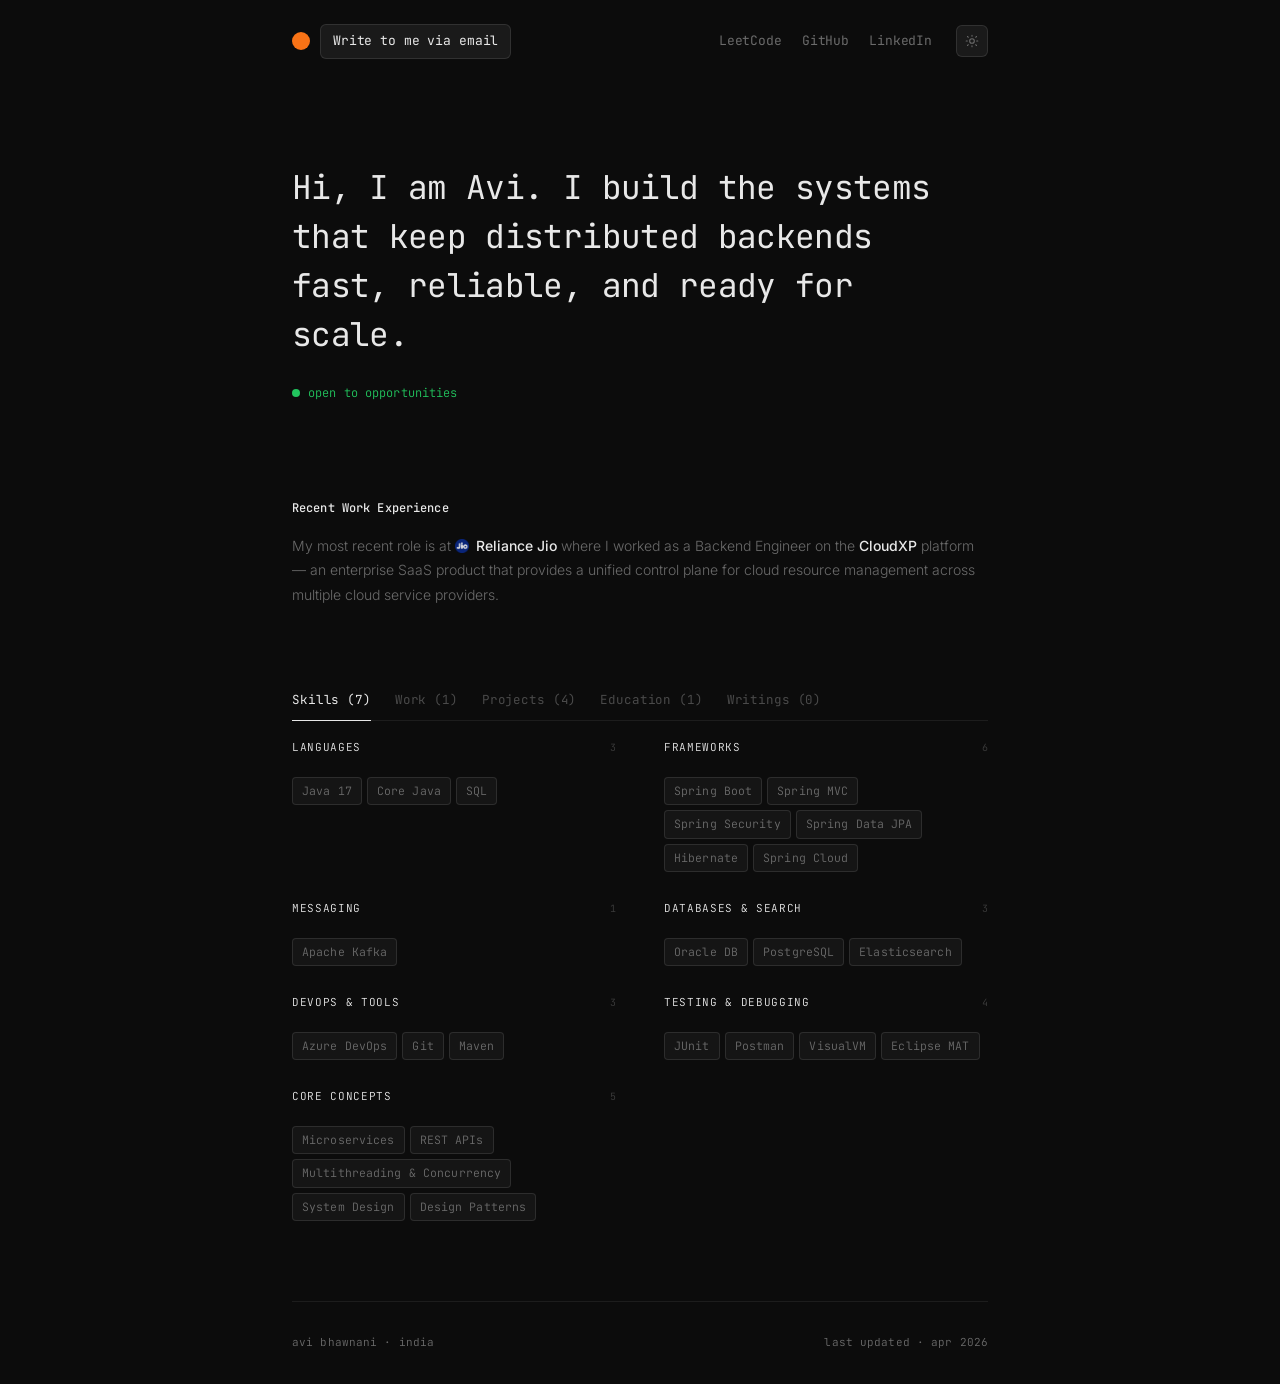
==== index.html @ e0986928 "Initial Commit - Files Uploaded" ====
<!DOCTYPE html>
<html lang="en" data-theme="dark">
<head>
  <meta charset="UTF-8" />
  <meta name="viewport" content="width=device-width, initial-scale=1.0" />
  <title>Avi Bhawnani</title>
  <link rel="icon" type="image/svg+xml" href="data:image/svg+xml,<svg xmlns='http://www.w3.org/2000/svg' viewBox='0 0 32 32'><circle cx='16' cy='16' r='16' fill='%23f97316'/></svg>" />

  <!-- Open Graph -->
  <meta property="og:title"       content="Avi Bhawnani's Portfolio" />
  <meta property="og:description" content="Avi is a backend engineer based out of India." />
  <meta property="og:type"        content="website" />
  <meta property="og:url"         content="https://avibhawnani.github.io" />
  <meta property="og:image"       content="https://avibhawnani.github.io/content/og-image.svg" />

  <!-- Twitter / X card -->
  <meta name="twitter:card"        content="summary_large_image" />
  <meta name="twitter:title"       content="Avi Bhawnani's Portfolio" />
  <meta name="twitter:description" content="Avi is a backend engineer based out of India." />
  <meta name="twitter:image"       content="https://avibhawnani.github.io/content/og-image.svg" />

  <!-- Stylesheets — edit each file independently -->
  <link rel="stylesheet" href="css/theme.css"  />
  <link rel="stylesheet" href="css/base.css"   />
  <link rel="stylesheet" href="css/nav.css"    />
  <link rel="stylesheet" href="css/hero.css"   />
  <link rel="stylesheet" href="css/tabs.css"   />
  <link rel="stylesheet" href="css/footer.css" />
</head>
<body>

<div id="scroll-progress"></div>

<div class="container">

  <!-- ======== NAV ======== -->
  <nav>
    <div class="nav-left">
      <div class="nav-dot"></div>
      <a id="nav-email" href="#" class="nav-email">Write to me via email</a>
    </div>
    <div class="nav-right">
      <a id="nav-twitter"  href="#" target="_blank" class="nav-link">LeetCode</a>
      <a id="nav-github"   href="#" target="_blank" class="nav-link">GitHub</a>
      <a id="nav-linkedin" href="#" target="_blank" class="nav-link">LinkedIn</a>

      <button class="theme-toggle" id="themeToggle" aria-label="Toggle theme">
        <!-- Sun — shown in dark mode -->
        <svg id="icon-sun" xmlns="http://www.w3.org/2000/svg" fill="none" viewBox="0 0 24 24" stroke="currentColor" stroke-width="1.8">
          <circle cx="12" cy="12" r="4"/>
          <path stroke-linecap="round" d="M12 2v2m0 16v2M4.22 4.22l1.42 1.42m12.72 12.72 1.42 1.42M2 12h2m16 0h2M4.22 19.78l1.42-1.42M18.36 5.64l1.42-1.42"/>
        </svg>
        <!-- Moon — shown in light mode -->
        <svg id="icon-moon" xmlns="http://www.w3.org/2000/svg" fill="none" viewBox="0 0 24 24" stroke="currentColor" stroke-width="1.8" style="display:none">
          <path stroke-linecap="round" stroke-linejoin="round" d="M21 12.79A9 9 0 1111.21 3a7 7 0 009.79 9.79z"/>
        </svg>
      </button>
    </div>
  </nav>

  <!-- ======== HERO ======== -->
  <section class="hero anim-1">
    <h1 id="hero-headline"></h1>
    <div id="hero-status" class="hero-status"></div>
  </section>

  <!-- ======== RECENT WORK ======== -->
  <section class="section anim-2">
    <p class="section-label">Recent Work Experience</p>
    <p id="work-blurb" class="section-body"></p>
    <div id="stats-row" class="stats-row"></div>
  </section>

  <!-- ======== TABS ======== -->
  <div class="tabs-wrap anim-3">

    <div class="tabs">
      <button class="tab-btn active" id="tab-skills"     data-target="skills"     data-label="Skills">Skills</button>
      <button class="tab-btn"        id="tab-experience" data-target="experience" data-label="Work">Work</button>
      <button class="tab-btn"        id="tab-projects"   data-target="projects"   data-label="Projects">Projects</button>
      <button class="tab-btn"        id="tab-education"  data-target="education"  data-label="Education">Education</button>
      <button class="tab-btn"        id="tab-writings"   data-target="writings"   data-label="Writings">Writings</button>
    </div>

    <!-- Panels — content injected by render.js -->
    <div id="panel-skills"     class="tab-panel active"></div>
    <div id="panel-experience" class="tab-panel"></div>
    <div id="panel-projects"   class="tab-panel"></div>
    <div id="panel-education"  class="tab-panel"></div>
    <div id="panel-writings"   class="tab-panel"></div>

  </div>

  <!-- ======== FOOTER ======== -->
  <footer>
    <span id="footer-tagline" class="footer-left"></span>
    <span id="footer-clock" class="footer-right"></span>
  </footer>

</div><!-- /container -->

<!-- Scripts — load order matters: data first, then render, then behaviours -->
<script src="js/data.js"></script>
<script src="js/render.js"></script>
<script src="js/theme.js"></script>
<script src="js/tabs.js"></script>
<script src="js/scroll.js"></script>

</body>
</html>
---- css/theme.css ----
/* ============================================
   theme.css — CSS variables for dark/light mode
   Edit colors here to retheme the entire site
   ============================================ */

:root {
  --bg: #0c0c0c;
  --bg2: #111111;
  --text: #e8e8e8;
  --text-muted: #6b6b6b;
  --text-dim: #3d3d3d;
  --border: rgba(255, 255, 255, 0.07);
  --accent: #f97316;
  --tab-active: #e8e8e8;
  --tab-inactive: #4a4a4a;
  --hover-bg: rgba(255, 255, 255, 0.03);
  --tag-bg: rgba(255, 255, 255, 0.04);
  --tag-border: rgba(255, 255, 255, 0.1);
  --toggle-bg: rgba(255, 255, 255, 0.06);
  --toggle-border: rgba(255, 255, 255, 0.1);
}

[data-theme="light"] {
  --bg: #fafaf8;
  --bg2: #f2f1ef;
  --text: #1a1a1a;
  --text-muted: #666;
  --text-dim: #ccc;
  --border: rgba(0, 0, 0, 0.07);
  --accent: #ea580c;
  --tab-active: #1a1a1a;
  --tab-inactive: #aaa;
  --hover-bg: rgba(0, 0, 0, 0.03);
  --tag-bg: rgba(0, 0, 0, 0.04);
  --tag-border: rgba(0, 0, 0, 0.1);
  --toggle-bg: rgba(0, 0, 0, 0.05);
  --toggle-border: rgba(0, 0, 0, 0.1);
}
---- css/base.css ----
/* ============================================
   base.css — resets, body, fonts, animations
   ============================================ */

@import url('https://fonts.googleapis.com/css2?family=JetBrains+Mono:wght@300;400;500;600&family=Inter:wght@300;400;500&display=swap');

*, *::before, *::after {
  box-sizing: border-box;
  margin: 0;
  padding: 0;
}

html {
  font-size: 16px;
}

body {
  background: var(--bg);
  color: var(--text);
  font-family: 'Inter', -apple-system, sans-serif;
  font-weight: 300;
  line-height: 1.6;
  min-height: 100vh;
  transition: background 0.3s ease, color 0.3s ease;
  -webkit-font-smoothing: antialiased;
}

.container {
  max-width: 760px;
  margin: 0 auto;
  padding: 0 2rem;
}

/* --- Scroll progress bar --- */
#scroll-progress {
  position: fixed;
  top: 0;
  left: 0;
  width: 0%;
  height: 2px;
  background: var(--accent);
  z-index: 1000;
  transition: width 0.05s linear;
}


.mono {
  font-family: 'JetBrains Mono', monospace;
}

.tag {
  font-family: 'JetBrains Mono', monospace;
  font-size: 11.5px;
  padding: 4px 9px;
  background: var(--tag-bg);
  border: 1px solid var(--tag-border);
  border-radius: 4px;
  color: var(--text-muted);
  letter-spacing: 0.01em;
  transition: color 0.2s ease, border-color 0.2s ease;
}
.tag:hover {
  color: var(--accent);
  border-color: var(--accent);
}

[data-theme="light"] .tag {
  background: rgba(0, 0, 0, 0.05);
  border-color: rgba(0, 0, 0, 0.18);
  color: #444;
}
[data-theme="light"] .tag:hover {
  color: var(--accent);
  border-color: var(--accent);
}

.tag-row {
  display: flex;
  flex-wrap: wrap;
  gap: 5px;
  margin-top: 10px;
}

/* --- Page load animations --- */
@keyframes fadeUp {
  from { opacity: 0; transform: translateY(12px); }
  to   { opacity: 1; transform: translateY(0); }
}

.anim-1 { animation: fadeUp 0.6s ease both; animation-delay: 0.05s; }
.anim-2 { animation: fadeUp 0.6s ease both; animation-delay: 0.15s; }
.anim-3 { animation: fadeUp 0.6s ease both; animation-delay: 0.25s; }

/* --- Responsive --- */
@media (max-width: 600px) {
  .container { padding: 0 1.25rem; }
}
---- css/nav.css ----
/* ============================================
   nav.css — top navigation bar
   ============================================ */

nav {
  padding: 1.5rem 0;
  display: flex;
  align-items: center;
  justify-content: space-between;
}

.nav-left {
  display: flex;
  align-items: center;
  gap: 10px;
}

.nav-dot {
  width: 18px;
  height: 18px;
  border-radius: 50%;
  background: var(--accent);
  flex-shrink: 0;
  cursor: pointer;
  animation: pulse 2s ease-in-out infinite;
}

@keyframes pulse {
  0%, 100% { transform: scale(1);    opacity: 1;    }
  50%       { transform: scale(1.2); opacity: 0.75; }
}

.nav-dot:hover {
  animation: none;
  transform: scale(1.15);
}

.nav-dot--copied {
  background: #22c55e !important;
  animation: none;
}

.nav-email {
  font-size: 13px;
  color: var(--text);
  text-decoration: none;
  font-family: 'JetBrains Mono', monospace;
  font-weight: 400;
  letter-spacing: -0.01em;
  padding: 6px 12px;
  border: 1px solid var(--toggle-border);
  border-radius: 6px;
  background: var(--toggle-bg);
  transition: all 0.2s ease;
}
.nav-email:hover {
  border-color: var(--accent);
  color: var(--accent);
}

.nav-email--copied {
  border-color: #22c55e !important;
  color: #22c55e !important;
  pointer-events: none;
  animation: emailPop 0.45s cubic-bezier(0.34, 1.56, 0.64, 1) forwards;
}

@keyframes emailPop {
  0%   { transform: scale(1);    }
  45%  { transform: scale(1.1);  }
  75%  { transform: scale(0.96); }
  100% { transform: scale(1);    }
}

.nav-right {
  display: flex;
  align-items: center;
  gap: 20px;
}

.nav-link {
  font-size: 13px;
  color: var(--text-muted);
  text-decoration: none;
  font-family: 'JetBrains Mono', monospace;
  font-weight: 400;
  letter-spacing: -0.01em;
  transition: color 0.2s ease;
}
.nav-link:hover {
  color: var(--accent);
}

.theme-toggle {
  width: 32px;
  height: 32px;
  border-radius: 6px;
  border: 1px solid var(--toggle-border);
  background: var(--toggle-bg);
  cursor: pointer;
  display: flex;
  align-items: center;
  justify-content: center;
  transition: all 0.2s ease;
  color: var(--text-muted);
  margin-left: 4px;
}
.theme-toggle:hover {
  border-color: var(--accent);
  color: var(--accent);
}
.theme-toggle svg {
  width: 14px;
  height: 14px;
}

@media (max-width: 600px) {
  .nav-right { gap: 12px; }
  .nav-email { font-size: 12px; padding: 5px 9px; }
}

@media (max-width: 480px) {
  .nav-email { display: none; }
  .nav-right { gap: 10px; }
}
---- css/hero.css ----
/* ============================================
   hero.css — headline + work blurb + stats
   ============================================ */

.hero {
  padding: 5rem 0 4rem;
}

.hero h1 {
  font-family: 'JetBrains Mono', monospace;
  font-size: clamp(1.6rem, 4vw, 2.05rem);
  font-weight: 400;
  line-height: 1.5;
  color: var(--text);
  letter-spacing: -0.02em;
  max-width: 680px;
}

/* Recent Work Experience */
.section {
  padding: 2rem 0 0;
}

.section-label {
  font-family: 'JetBrains Mono', monospace;
  font-size: 12px;
  font-weight: 500;
  color: var(--text);
  letter-spacing: 0.01em;
  margin-bottom: 1rem;
}

.section-body {
  font-size: 14px;
  color: var(--text-muted);
  line-height: 1.75;
  max-width: 700px;
}
.section-body strong {
  color: var(--text);
  font-weight: 500;
}

.inline-company {
  display: inline;
  color: var(--text);
  font-weight: 500;
}

.company-logo {
  width: 14px;
  height: 14px;
  object-fit: contain;
  opacity: 0.9;
  border-radius: 2px;
  display: inline;
  vertical-align: -2px;
  margin-right: 3px;
}

/* Stats row */
.stats-row {
  display: flex;
  gap: 2rem;
  margin-top: 1.75rem;
  flex-wrap: wrap;
}

.stat {
  display: flex;
  flex-direction: column;
  gap: 2px;
}

.stat-value {
  font-family: 'JetBrains Mono', monospace;
  font-size: 1.2rem;
  font-weight: 500;
  color: var(--text);
  letter-spacing: -0.03em;
}

.stat-label {
  font-size: 11px;
  color: var(--text-muted);
  font-family: 'JetBrains Mono', monospace;
  letter-spacing: 0.02em;
  text-transform: uppercase;
}

/* Status indicator */
.hero-status {
  display: flex;
  align-items: center;
  gap: 8px;
  margin-top: 1.5rem;
}

.status-dot {
  width: 8px;
  height: 8px;
  border-radius: 50%;
  background: #22c55e;
  flex-shrink: 0;
  animation: statusPulse 2.5s ease-in-out infinite;
}

@keyframes statusPulse {
  0%, 100% { opacity: 1;   transform: scale(1);    }
  50%       { opacity: 0.4; transform: scale(0.8);  }
}

.status-text {
  font-family: 'JetBrains Mono', monospace;
  font-size: 12px;
  color: #22c55e;
  letter-spacing: 0.01em;
}

@media (max-width: 600px) {
  .hero { padding: 3rem 0 2.5rem; }
  .hero h1 { font-size: 1.35rem; }
  .stats-row { gap: 1.25rem; }
}
---- css/tabs.css ----
/* ============================================
   tabs.css — tab bar + all panel content styles
   ============================================ */

/* --- Tab bar --- */
.tabs-wrap {
  margin-top: 3.5rem;
}

.tabs {
  display: flex;
  border-bottom: 1px solid var(--border);
}

.tab-btn {
  font-family: 'JetBrains Mono', monospace;
  font-size: 12.5px;
  font-weight: 400;
  color: var(--tab-inactive);
  cursor: pointer;
  padding: 0 0 12px;
  margin-right: 24px;
  border: none;
  background: none;
  border-bottom: 1.5px solid transparent;
  margin-bottom: -1px;
  letter-spacing: -0.01em;
  transition: color 0.2s ease, border-color 0.2s ease;
}
.tab-btn:first-child { padding-left: 0; }
.tab-btn:hover:not(.active) { color: var(--accent); }
.tab-btn.active {
  color: var(--tab-active);
  border-bottom-color: var(--tab-active);
}

/* --- Panels --- */
.tab-panel { display: none; }
.tab-panel.active { display: block; }

/* ---- Skills panel ---- */
.skills-list {
  padding-top: 18px;
  display: grid;
  grid-template-columns: 1fr 1fr;
  gap: 1.75rem 3rem;
}

.skills-group {
  display: flex;
  flex-direction: column;
  gap: 10px;
}

.skills-group-header {
  display: flex;
  align-items: center;
  justify-content: space-between;
}

.skills-category {
  font-family: 'JetBrains Mono', monospace;
  font-size: 11px;
  color: var(--text);
  letter-spacing: 0.06em;
  text-transform: uppercase;
}

.skills-count {
  font-family: 'JetBrains Mono', monospace;
  font-size: 10px;
  color: var(--text-dim);
  letter-spacing: 0.02em;
}

/* Collapsible body */
.exp-body,
.proj-body {
  overflow: hidden;
  max-height: 0;
  transition: max-height 0.35s ease;
}
[data-expanded="true"] .exp-body,
[data-expanded="true"] .proj-body {
  max-height: 2000px;
}

.exp-clickable,
.proj-clickable {
  cursor: pointer;
}

.toggle-btn {
  background: none;
  border: 1px solid var(--toggle-border);
  border-radius: 4px;
  color: var(--text-muted);
  font-size: 14px;
  font-family: 'JetBrains Mono', monospace;
  width: 22px;
  height: 22px;
  cursor: pointer;
  display: flex;
  align-items: center;
  justify-content: center;
  flex-shrink: 0;
  transition: all 0.2s ease;
  line-height: 1;
  padding: 0;
}
.toggle-btn:hover {
  border-color: var(--accent);
  color: var(--accent);
}

/* ---- Experience panel ---- */
.exp-list {
  padding-top: 18px;
  display: flex;
  flex-direction: column;
  gap: 2.5rem;
}

.exp-item {
  border-left: 2px solid var(--accent);
  padding-left: 1.25rem;
  transition: opacity 0.2s ease;
}
.exp-item:hover .exp-role {
  color: var(--accent);
}

.exp-title-row {
  display: flex;
  align-items: center;
  justify-content: space-between;
  gap: 12px;
  margin-bottom: 4px;
}

.exp-role {
  font-size: 14px;
  font-weight: 500;
  color: var(--text);
  transition: color 0.2s ease;
}

.exp-company {
  font-family: 'JetBrains Mono', monospace;
  font-size: 11.5px;
  color: var(--text-muted);
  margin-bottom: 8px;
  letter-spacing: 0.01em;
}

.exp-company-row {
  display: flex;
  align-items: center;
  justify-content: space-between;
  gap: 12px;
  margin-bottom: 8px;
}

.exp-company-name {
  font-family: 'JetBrains Mono', monospace;
  font-size: 12.5px;
  font-weight: 500;
  color: var(--text);
  letter-spacing: 0.01em;
}

.exp-location {
  font-family: 'JetBrains Mono', monospace;
  font-size: 12px;
  color: var(--text-muted);
  letter-spacing: 0.01em;
  white-space: nowrap;
  flex-shrink: 0;
}

.exp-desc {
  font-size: 13.5px;
  color: var(--text-muted);
  line-height: 1.75;
  padding-top: 1rem;
}
.exp-desc strong {
  color: var(--text);
  font-weight: 500;
}

.metric {
  display: inline-block;
  font-family: 'JetBrains Mono', monospace;
  font-size: 11.5px;
  font-weight: 500;
  color: var(--accent);
  background: rgba(249, 115, 22, 0.08);
  border: 1px solid rgba(249, 115, 22, 0.22);
  border-radius: 4px;
  padding: 1px 7px;
}
[data-theme="light"] .metric {
  background: rgba(234, 88, 12, 0.07);
  border-color: rgba(234, 88, 12, 0.28);
}

.inline-code {
  font-family: 'JetBrains Mono', monospace;
  font-size: 12px;
  background: var(--tag-bg);
  padding: 1px 5px;
  border-radius: 3px;
  border: 1px solid var(--tag-border);
}

/* ---- Writings panel ---- */
.writing-list {
  padding-top: 18px;
  display: flex;
  flex-direction: column;
  gap: 2rem;
}

.writing-item {
  padding-bottom: 2rem;
  border-bottom: 1px solid var(--border);
}
.writing-item:last-child { border-bottom: none; }
.writing-item:hover .writing-title { color: var(--accent); }

.writing-title {
  font-size: 14px;
  font-weight: 500;
  color: var(--text);
  margin-bottom: 6px;
  transition: color 0.2s ease;
}

.writing-desc {
  font-size: 13.5px;
  color: var(--text-muted);
  line-height: 1.75;
}

/* ---- Projects panel ---- */
.proj-list {
  padding-top: 18px;
  display: flex;
  flex-direction: column;
  gap: 2rem;
}

.proj-item {
  border-left: 2px solid var(--accent);
  padding-left: 1.25rem;
  padding-bottom: 2rem;
  border-bottom: 1px solid var(--border);
}
.proj-item:last-child { border-bottom: none; }

.proj-header {
  display: flex;
  align-items: flex-start;
  justify-content: space-between;
  gap: 16px;
  margin-bottom: 6px;
}

.proj-header-right {
  display: flex;
  align-items: center;
  gap: 8px;
  flex-shrink: 0;
}

.proj-name {
  font-size: 14px;
  font-weight: 500;
  color: var(--accent);
  text-decoration: none;
  transition: opacity 0.2s ease;
}
.proj-name:hover {
  opacity: 0.75;
}

.proj-featured {
  font-family: 'JetBrains Mono', monospace;
  font-size: 10px;
  font-weight: 500;
  color: var(--accent);
  background: rgba(249, 115, 22, 0.08);
  border: 1px solid rgba(249, 115, 22, 0.22);
  border-radius: 4px;
  padding: 2px 6px;
  letter-spacing: 0.04em;
  text-transform: uppercase;
}
[data-theme="light"] .proj-featured {
  background: rgba(234, 88, 12, 0.07);
  border-color: rgba(234, 88, 12, 0.28);
}

.proj-year {
  font-family: 'JetBrains Mono', monospace;
  font-size: 11px;
  color: var(--text-muted);
  white-space: nowrap;
}

.proj-desc {
  font-size: 13.5px;
  color: var(--text-muted);
  line-height: 1.75;
  padding-top: 1rem;
  margin-bottom: 10px;
}

/* ---- Education panel ---- */
.edu-list {
  padding-top: 18px;
  display: flex;
  flex-direction: column;
  gap: 2rem;
}

.edu-item {
  border-left: 2px solid var(--accent);
  padding-left: 1.25rem;
  padding-bottom: 2rem;
  border-bottom: 1px solid var(--border);
}
.edu-item:last-child { border-bottom: none; }
.edu-item:hover .edu-degree { color: var(--accent); }

.edu-header {
  display: flex;
  align-items: flex-start;
  justify-content: space-between;
  gap: 12px;
  margin-bottom: 6px;
}

.edu-degree-row {
  display: flex;
  align-items: center;
  gap: 8px;
}

.edu-badge {
  font-family: 'JetBrains Mono', monospace;
  font-size: 10px;
  font-weight: 500;
  color: var(--accent);
  background: rgba(249, 115, 22, 0.08);
  border: 1px solid rgba(249, 115, 22, 0.22);
  border-radius: 4px;
  padding: 2px 6px;
  letter-spacing: 0.03em;
  flex-shrink: 0;
}
[data-theme="light"] .edu-badge {
  background: rgba(234, 88, 12, 0.07);
  border-color: rgba(234, 88, 12, 0.28);
}

.edu-degree {
  font-size: 14px;
  font-weight: 500;
  color: var(--text);
  transition: color 0.2s ease;
}

.edu-period {
  font-family: 'JetBrains Mono', monospace;
  font-size: 12px;
  color: var(--text-muted);
  white-space: nowrap;
  flex-shrink: 0;
  letter-spacing: 0.01em;
}

.edu-institute-row {
  display: flex;
  align-items: center;
  justify-content: space-between;
  gap: 12px;
}

.edu-institute {
  font-family: 'JetBrains Mono', monospace;
  font-size: 12.5px;
  font-weight: 500;
  color: var(--text);
  letter-spacing: 0.01em;
}

.edu-location {
  font-family: 'JetBrains Mono', monospace;
  font-size: 12px;
  color: var(--text-muted);
  letter-spacing: 0.01em;
  white-space: nowrap;
  flex-shrink: 0;
}

@media (max-width: 600px) {
  .tabs {
    overflow-x: auto;
    -webkit-overflow-scrolling: touch;
    scrollbar-width: none;
  }
  .tabs::-webkit-scrollbar { display: none; }

  .tab-btn {
    white-space: nowrap;
    flex-shrink: 0;
    font-size: 12px;
    margin-right: 16px;
  }

  .skills-list          { grid-template-columns: 1fr; }

  .exp-company-row {
    flex-direction: column;
    align-items: flex-start;
    gap: 2px;
  }

  .proj-header          { flex-direction: column; gap: 4px; }
  .proj-header-right    { justify-content: flex-start; }
  .edu-header           { flex-direction: column; gap: 2px; }
  .edu-degree-row       { flex-wrap: wrap; }
  .edu-institute-row    { flex-direction: column; align-items: flex-start; gap: 2px; }
}
---- css/footer.css ----
/* ============================================
   footer.css — site footer
   ============================================ */

footer {
  margin-top: 5rem;
  padding: 2rem 0;
  border-top: 1px solid var(--border);
  display: flex;
  align-items: center;
  justify-content: space-between;
}

.footer-left,
.footer-right {
  font-family: 'JetBrains Mono', monospace;
  font-size: 11px;
  color: var(--text-muted);
  letter-spacing: 0.01em;
}

@media (max-width: 600px) {
  footer {
    flex-direction: column;
    gap: 8px;
    text-align: center;
  }
}
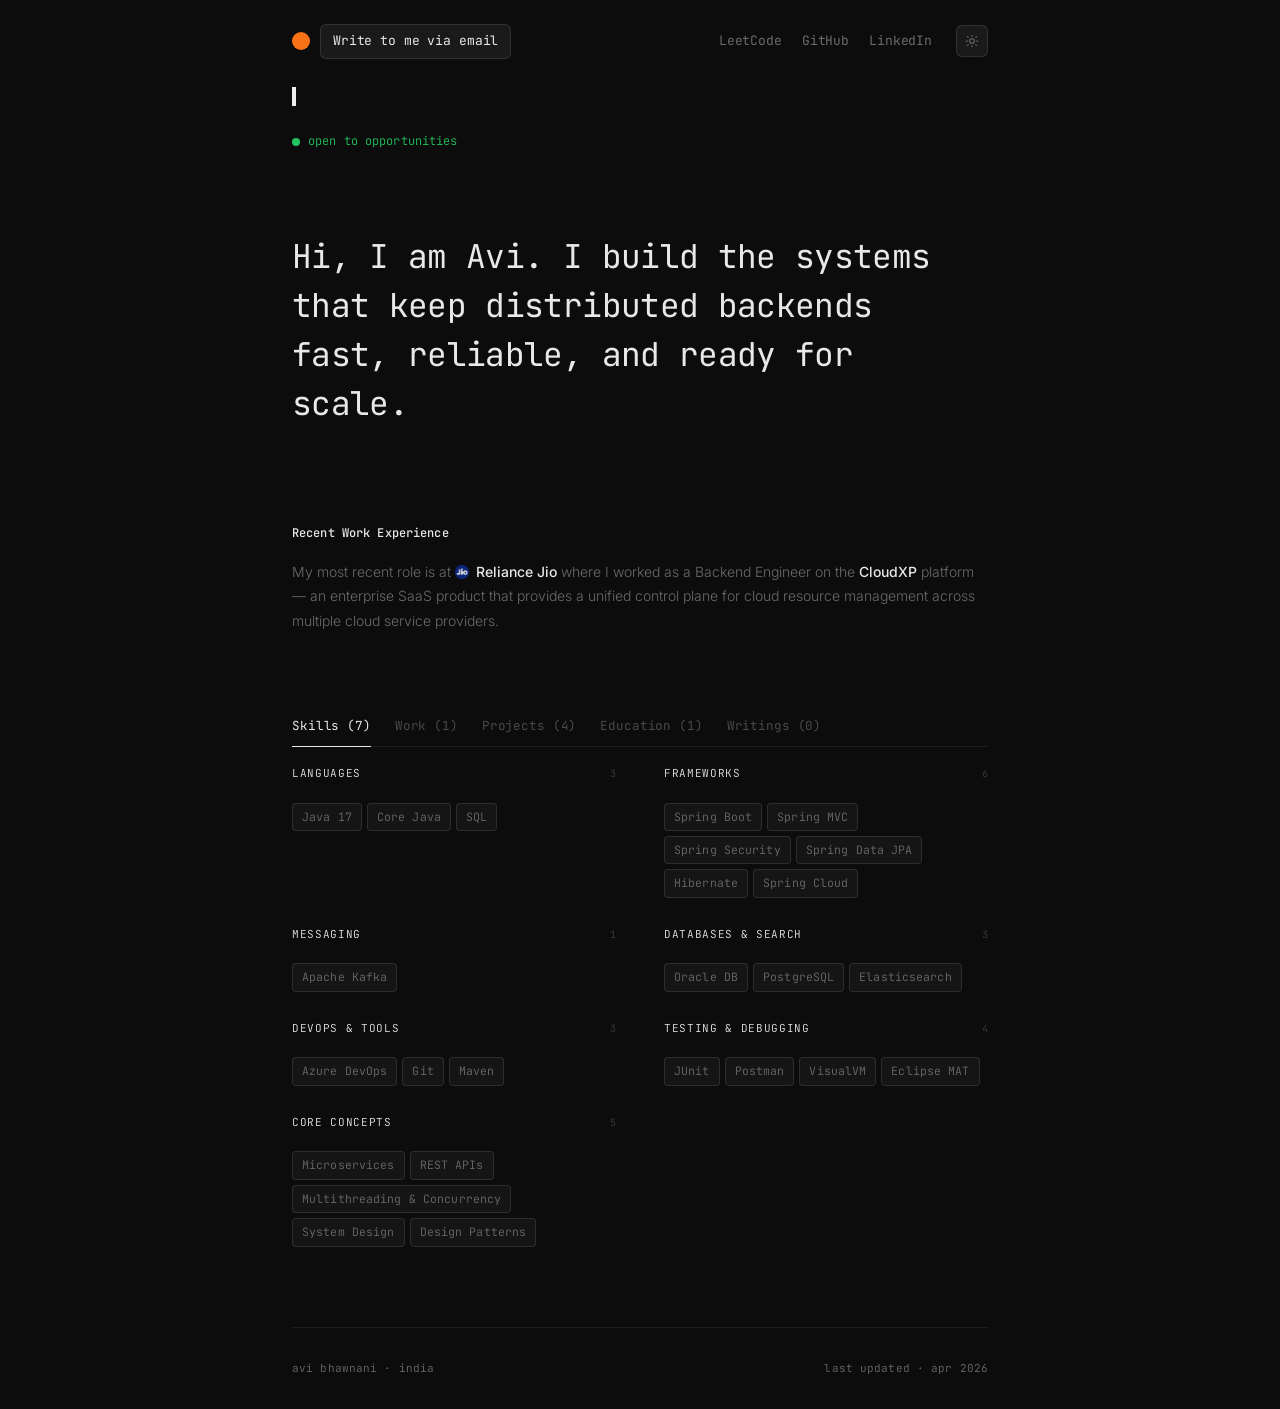
==== commit 446da1d2: "Update index.html" ====
--- a/index.html
+++ b/index.html
@@ -11,13 +11,13 @@
   <meta property="og:description" content="Avi is a backend engineer based out of India." />
   <meta property="og:type"        content="website" />
   <meta property="og:url"         content="https://avibhawnani.github.io" />
-  <meta property="og:image"       content="https://avibhawnani.github.io/content/og-image.svg" />
+  <meta property="og:image"       content="https://avibhawnani.github.io/content/og-image.png" />
 
   <!-- Twitter / X card -->
   <meta name="twitter:card"        content="summary_large_image" />
   <meta name="twitter:title"       content="Avi Bhawnani's Portfolio" />
   <meta name="twitter:description" content="Avi is a backend engineer based out of India." />
-  <meta name="twitter:image"       content="https://avibhawnani.github.io/content/og-image.svg" />
+  <meta name="twitter:image"       content="https://avibhawnani.github.io/content/og-image.png" />
 
   <!-- Stylesheets — edit each file independently -->
   <link rel="stylesheet" href="css/theme.css"  />
@@ -58,10 +58,19 @@
     </div>
   </nav>
 
+  <!-- Status bar — below nav, mail icon LHS + status RHS -->
+  <div class="status-bar">
+    <button id="nav-email-icon" class="nav-email-icon" aria-label="Copy email">
+      <svg xmlns="http://www.w3.org/2000/svg" fill="none" viewBox="0 0 24 24" stroke="currentColor" stroke-width="1.8">
+        <path stroke-linecap="round" stroke-linejoin="round" d="M3 8l7.89 5.26a2 2 0 002.22 0L21 8M5 19h14a2 2 0 002-2V7a2 2 0 00-2-2H5a2 2 0 00-2 2v10a2 2 0 002 2z"/>
+      </svg>
+    </button>
+    <div id="hero-status" class="hero-status"></div>
+  </div>
+
   <!-- ======== HERO ======== -->
   <section class="hero anim-1">
     <h1 id="hero-headline"></h1>
-    <div id="hero-status" class="hero-status"></div>
   </section>
 
   <!-- ======== RECENT WORK ======== -->
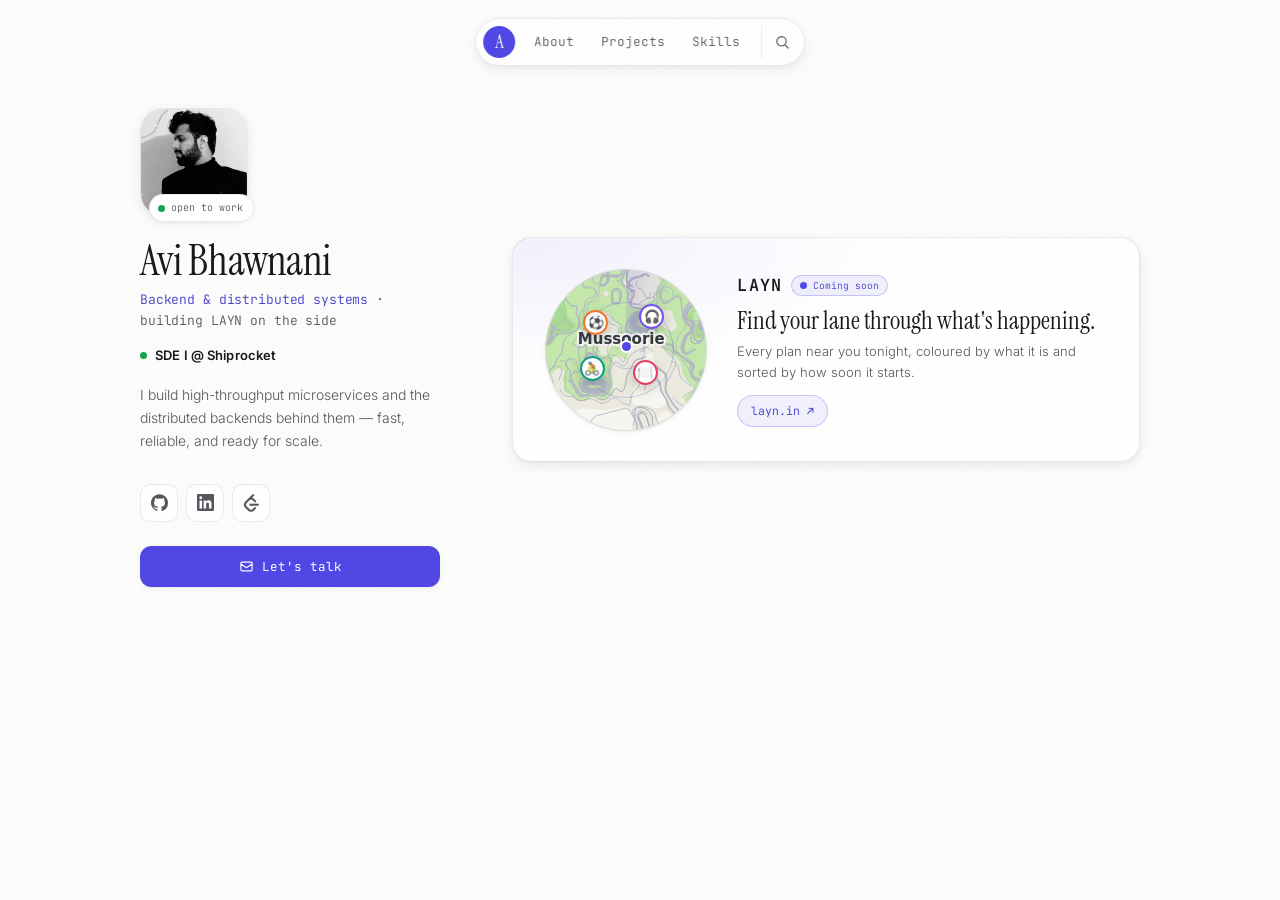
==== commit d0e975ba: "Redesign portfolio: multi-page, accordion sections, LAYN intro Rebuild the site into a clean, multi-" ====
--- a/index.html
+++ b/index.html
@@ -1,119 +1,73 @@
 <!DOCTYPE html>
-<html lang="en" data-theme="dark">
+<html lang="en" data-theme="light">
 <head>
   <meta charset="UTF-8" />
   <meta name="viewport" content="width=device-width, initial-scale=1.0" />
-  <title>Avi Bhawnani</title>
-  <link rel="icon" type="image/svg+xml" href="data:image/svg+xml,<svg xmlns='http://www.w3.org/2000/svg' viewBox='0 0 32 32'><circle cx='16' cy='16' r='16' fill='%23f97316'/></svg>" />
-
-  <!-- Open Graph -->
-  <meta property="og:title"       content="Avi Bhawnani's Portfolio" />
-  <meta property="og:description" content="Avi is a backend engineer based out of India." />
-  <meta property="og:type"        content="website" />
-  <meta property="og:url"         content="https://avibhawnani.github.io" />
-  <meta property="og:image"       content="https://avibhawnani.github.io/content/og-image.png" />
-
-  <!-- Twitter / X card -->
-  <meta name="twitter:card"        content="summary_large_image" />
-  <meta name="twitter:title"       content="Avi Bhawnani's Portfolio" />
-  <meta name="twitter:description" content="Avi is a backend engineer based out of India." />
-  <meta name="twitter:image"       content="https://avibhawnani.github.io/content/og-image.png" />
-
-  <!-- Stylesheets — edit each file independently -->
-  <link rel="stylesheet" href="css/theme.css"  />
-  <link rel="stylesheet" href="css/base.css"   />
-  <link rel="stylesheet" href="css/nav.css"    />
-  <link rel="stylesheet" href="css/hero.css"   />
-  <link rel="stylesheet" href="css/tabs.css"   />
-  <link rel="stylesheet" href="css/footer.css" />
+  <title>Avi Bhawnani — Software Engineer</title>
+  <meta name="description" content="Avi Bhawnani — Java backend engineer building high-throughput microservices with Kafka and distributed systems. Currently building LAYN." />
+  <link rel="icon" type="image/svg+xml" href="data:image/svg+xml,<svg xmlns='http://www.w3.org/2000/svg' viewBox='0 0 32 32'><rect width='32' height='32' rx='8' fill='%234f46e5'/><text x='16' y='23' font-family='Georgia,serif' font-size='20' fill='white' text-anchor='middle'>A</text></svg>" />
+  <meta property="og:title" content="Avi Bhawnani — Software Engineer" />
+  <meta property="og:description" content="Building high-throughput microservices with Kafka & distributed systems. Currently building LAYN." />
+  <meta property="og:type" content="website" />
+  <meta property="og:url" content="https://avibhawnani.github.io" />
+  <meta property="og:image" content="https://avibhawnani.github.io/content/og-image.png" />
+  <meta name="twitter:card" content="summary_large_image" />
+  <meta name="twitter:image" content="https://avibhawnani.github.io/content/og-image.png" />
+  <link rel="stylesheet" href="/css/theme.css" />
+  <link rel="stylesheet" href="/css/base.css" />
+  <link rel="stylesheet" href="/css/layout.css" />
+  <link rel="stylesheet" href="/css/sections.css" />
+  <link rel="stylesheet" href="/css/command.css" />
 </head>
-<body>
+<body data-page="home">
 
 <div id="scroll-progress"></div>
+<div class="grain" aria-hidden="true"></div>
+<div id="spotlight" aria-hidden="true"></div>
 
-<div class="container">
+<nav class="pillnav" aria-label="Primary">
+  <a href="/" class="pill-mono">A</a>
+  <div class="pill-links">
+    <a class="pill-link home active" href="/"><svg class="ico" viewBox="0 0 24 24" fill="none" stroke="currentColor" stroke-width="1.8"><path stroke-linecap="round" stroke-linejoin="round" d="M3 10l9-7 9 7v9a2 2 0 01-2 2h-4v-6H9v6H5a2 2 0 01-2-2z"/></svg><span class="txt">Home</span></a>
+    
+    <a class="pill-link" href="/about/"><svg class="ico" viewBox="0 0 24 24" fill="none" stroke="currentColor" stroke-width="1.8"><circle cx="12" cy="8" r="4"/><path stroke-linecap="round" d="M4 20c0-3.3 3.6-6 8-6s8 2.7 8 6"/></svg><span class="txt">About</span></a>
+    
+    
+    <a class="pill-link" href="/projects/"><svg class="ico" viewBox="0 0 24 24" fill="none" stroke="currentColor" stroke-width="1.8"><rect x="3" y="3" width="7" height="7" rx="1.5"/><rect x="14" y="3" width="7" height="7" rx="1.5"/><rect x="3" y="14" width="7" height="7" rx="1.5"/><rect x="14" y="14" width="7" height="7" rx="1.5"/></svg><span class="txt">Projects</span></a>
+    <a class="pill-link" href="/skills/"><svg class="ico" viewBox="0 0 24 24" fill="none" stroke="currentColor" stroke-width="1.8"><path stroke-linecap="round" stroke-linejoin="round" d="M12 3l9 5-9 5-9-5 9-5zM3 13l9 5 9-5"/></svg><span class="txt">Skills</span></a>
+  </div>
+  <div class="pill-right">
+    <button class="pill-icon cmdk-btn" id="cmdkOpen" aria-label="Command menu (⌘K)"><svg viewBox="0 0 24 24" fill="none" stroke="currentColor" stroke-width="1.8"><circle cx="11" cy="11" r="7"/><path stroke-linecap="round" d="M21 21l-4.3-4.3"/></svg></button>
+  </div>
+</nav>
 
-  <!-- ======== NAV ======== -->
-  <nav>
-    <div class="nav-left">
-      <div class="nav-dot"></div>
-      <a id="nav-email" href="#" class="nav-email">Write to me via email</a>
+<div class="shell" id="top">
+  <aside class="rail"><div class="rail-inner" id="rail-inner"></div></aside>
+
+  <main class="content home">
+    <section class="home-feature reveal" aria-label="Currently building">
+      <div class="layn-mini" id="layn-mini"></div>
+    </section>
+
+  </main>
+</div>
+
+<div class="cmdk-overlay" id="cmdk">
+  <div class="cmdk" role="dialog" aria-modal="true" aria-label="Command menu">
+    <div class="cmdk-search">
+      <svg xmlns="http://www.w3.org/2000/svg" fill="none" viewBox="0 0 24 24" stroke="currentColor" stroke-width="1.8"><circle cx="11" cy="11" r="7"/><path stroke-linecap="round" d="M21 21l-4.3-4.3"/></svg>
+      <input id="cmdk-input" type="text" placeholder="Go to a page, copy email, open a link…" autocomplete="off" spellcheck="false" />
+      <span class="cmdk-esc">ESC</span>
     </div>
-    <div class="nav-right">
-      <a id="nav-twitter"  href="#" target="_blank" class="nav-link">LeetCode</a>
-      <a id="nav-github"   href="#" target="_blank" class="nav-link">GitHub</a>
-      <a id="nav-linkedin" href="#" target="_blank" class="nav-link">LinkedIn</a>
+    <div class="cmdk-list" id="cmdk-list"></div>
+  </div>
+</div>
 
-      <button class="theme-toggle" id="themeToggle" aria-label="Toggle theme">
-        <!-- Sun — shown in dark mode -->
-        <svg id="icon-sun" xmlns="http://www.w3.org/2000/svg" fill="none" viewBox="0 0 24 24" stroke="currentColor" stroke-width="1.8">
-          <circle cx="12" cy="12" r="4"/>
-          <path stroke-linecap="round" d="M12 2v2m0 16v2M4.22 4.22l1.42 1.42m12.72 12.72 1.42 1.42M2 12h2m16 0h2M4.22 19.78l1.42-1.42M18.36 5.64l1.42-1.42"/>
-        </svg>
-        <!-- Moon — shown in light mode -->
-        <svg id="icon-moon" xmlns="http://www.w3.org/2000/svg" fill="none" viewBox="0 0 24 24" stroke="currentColor" stroke-width="1.8" style="display:none">
-          <path stroke-linecap="round" stroke-linejoin="round" d="M21 12.79A9 9 0 1111.21 3a7 7 0 009.79 9.79z"/>
-        </svg>
-      </button>
-    </div>
-  </nav>
-
-  <!-- Status bar — below nav, mail icon LHS + status RHS -->
-  <div class="status-bar">
-    <button id="nav-email-icon" class="nav-email-icon" aria-label="Copy email">
-      <svg xmlns="http://www.w3.org/2000/svg" fill="none" viewBox="0 0 24 24" stroke="currentColor" stroke-width="1.8">
-        <path stroke-linecap="round" stroke-linejoin="round" d="M3 8l7.89 5.26a2 2 0 002.22 0L21 8M5 19h14a2 2 0 002-2V7a2 2 0 00-2-2H5a2 2 0 00-2 2v10a2 2 0 002 2z"/>
-      </svg>
-    </button>
-    <div id="hero-status" class="hero-status"></div>
-  </div>
-
-  <!-- ======== HERO ======== -->
-  <section class="hero anim-1">
-    <h1 id="hero-headline"></h1>
-  </section>
-
-  <!-- ======== RECENT WORK ======== -->
-  <section class="section anim-2">
-    <p class="section-label">Recent Work Experience</p>
-    <p id="work-blurb" class="section-body"></p>
-    <div id="stats-row" class="stats-row"></div>
-  </section>
-
-  <!-- ======== TABS ======== -->
-  <div class="tabs-wrap anim-3">
-
-    <div class="tabs">
-      <button class="tab-btn active" id="tab-skills"     data-target="skills"     data-label="Skills">Skills</button>
-      <button class="tab-btn"        id="tab-experience" data-target="experience" data-label="Work">Work</button>
-      <button class="tab-btn"        id="tab-projects"   data-target="projects"   data-label="Projects">Projects</button>
-      <button class="tab-btn"        id="tab-education"  data-target="education"  data-label="Education">Education</button>
-      <button class="tab-btn"        id="tab-writings"   data-target="writings"   data-label="Writings">Writings</button>
-    </div>
-
-    <!-- Panels — content injected by render.js -->
-    <div id="panel-skills"     class="tab-panel active"></div>
-    <div id="panel-experience" class="tab-panel"></div>
-    <div id="panel-projects"   class="tab-panel"></div>
-    <div id="panel-education"  class="tab-panel"></div>
-    <div id="panel-writings"   class="tab-panel"></div>
-
-  </div>
-
-  <!-- ======== FOOTER ======== -->
-  <footer>
-    <span id="footer-tagline" class="footer-left"></span>
-    <span id="footer-clock" class="footer-right"></span>
-  </footer>
-
-</div><!-- /container -->
-
-<!-- Scripts — load order matters: data first, then render, then behaviours -->
-<script src="js/data.js"></script>
-<script src="js/render.js"></script>
-<script src="js/theme.js"></script>
-<script src="js/tabs.js"></script>
-<script src="js/scroll.js"></script>
-
+<script src="/js/data.js"></script>
+<script src="/js/render.js"></script>
+<script src="/js/theme.js"></script>
+<script src="/js/command.js"></script>
+<script src="/js/effects.js"></script>
+<script src="/js/map.js"></script>
 </body>
 </html>
--- a/css/theme.css
+++ b/css/theme.css
@@ -1,38 +1,90 @@
 /* ============================================
-   theme.css — CSS variables for dark/light mode
-   Edit colors here to retheme the entire site
+   theme.css — design tokens.
+   Default is LIGHT (white). Dark is a toggle.
+   Swap --accent to re-skin the whole site.
    ============================================ */
 
-:root {
-  --bg: #0c0c0c;
-  --bg2: #111111;
-  --text: #e8e8e8;
-  --text-muted: #6b6b6b;
-  --text-dim: #3d3d3d;
-  --border: rgba(255, 255, 255, 0.07);
-  --accent: #f97316;
-  --tab-active: #e8e8e8;
-  --tab-inactive: #4a4a4a;
-  --hover-bg: rgba(255, 255, 255, 0.03);
-  --tag-bg: rgba(255, 255, 255, 0.04);
-  --tag-border: rgba(255, 255, 255, 0.1);
-  --toggle-bg: rgba(255, 255, 255, 0.06);
-  --toggle-border: rgba(255, 255, 255, 0.1);
+:root,
+:root[data-theme="light"] {
+  /* surfaces */
+  --bg:         #fcfcfb;
+  --bg2:        #f4f4f2;
+  --card:       #ffffff;
+  --card-hover: #ffffff;
+  --nav-bg:     rgba(255, 255, 255, 0.72);
+
+  /* text */
+  --text:       #18181b;
+  --text-muted: #55555d;
+  --text-dim:   #a1a1aa;
+
+  /* lines */
+  --border:  rgba(0, 0, 0, 0.08);
+  --border2: rgba(0, 0, 0, 0.14);
+
+  /* the one accent */
+  --accent:        #4f46e5;
+  --accent-text:   #4338ca;
+  --accent-soft:   rgba(79, 70, 229, 0.08);
+  --accent-border: rgba(79, 70, 229, 0.26);
+  --glow:          rgba(79, 70, 229, 0.08);
+
+  --live: #16a34a;
+
+  --tag-bg:        #f6f6f5;
+  --tag-border:    rgba(0, 0, 0, 0.1);
+  --toggle-bg:     rgba(0, 0, 0, 0.04);
+  --toggle-border: rgba(0, 0, 0, 0.12);
+
+  --shadow-sm: 0 1px 2px rgba(0, 0, 0, 0.04), 0 2px 6px rgba(0, 0, 0, 0.04);
+  --shadow-md: 0 4px 14px rgba(0, 0, 0, 0.06), 0 2px 4px rgba(0, 0, 0, 0.04);
+  --shadow-lg: 0 18px 50px rgba(0, 0, 0, 0.12);
+  --photo-filter: grayscale(100%) contrast(1.02);
+
+  /* LAYN hill map (ported from layn.in — kept fixed in both themes) */
+  --map-forest:     #a9dc92;
+  --map-scrub:      #c4e7ab;
+  --map-open:       #eceadf;
+  --map-bare:       #f7f5ef;
+  --map-roadline:   #b3b7c6;
+  --map-label:      rgba(86, 92, 102, 0.95);
+  --map-city-label: rgba(38, 44, 52, 0.95);
+  --map-peak-label: rgba(104, 134, 176, 0.95);
+
+  --grain-opacity: 0.025;
 }
 
-[data-theme="light"] {
-  --bg: #fafaf8;
-  --bg2: #f2f1ef;
-  --text: #1a1a1a;
-  --text-muted: #666;
-  --text-dim: #ccc;
-  --border: rgba(0, 0, 0, 0.07);
-  --accent: #ea580c;
-  --tab-active: #1a1a1a;
-  --tab-inactive: #aaa;
-  --hover-bg: rgba(0, 0, 0, 0.03);
-  --tag-bg: rgba(0, 0, 0, 0.04);
-  --tag-border: rgba(0, 0, 0, 0.1);
-  --toggle-bg: rgba(0, 0, 0, 0.05);
-  --toggle-border: rgba(0, 0, 0, 0.1);
+:root[data-theme="dark"] {
+  --bg:         #0a0a0b;
+  --bg2:        #0f0f12;
+  --card:       rgba(255, 255, 255, 0.028);
+  --card-hover: rgba(255, 255, 255, 0.055);
+  --nav-bg:     rgba(18, 18, 20, 0.6);
+
+  --text:       #ededed;
+  --text-muted: #8a8a93;
+  --text-dim:   #4a4a52;
+
+  --border:  rgba(255, 255, 255, 0.08);
+  --border2: rgba(255, 255, 255, 0.15);
+
+  --accent:        #6366f1;
+  --accent-text:   #a5a8ff;
+  --accent-soft:   rgba(99, 102, 241, 0.13);
+  --accent-border: rgba(99, 102, 241, 0.35);
+  --glow:          rgba(99, 102, 241, 0.14);
+
+  --live: #22c55e;
+
+  --tag-bg:        rgba(255, 255, 255, 0.04);
+  --tag-border:    rgba(255, 255, 255, 0.1);
+  --toggle-bg:     rgba(255, 255, 255, 0.05);
+  --toggle-border: rgba(255, 255, 255, 0.12);
+
+  --shadow-sm: none;
+  --shadow-md: 0 8px 30px rgba(0, 0, 0, 0.35);
+  --shadow-lg: 0 24px 60px rgba(0, 0, 0, 0.5);
+  --photo-filter: grayscale(100%) contrast(1.05) brightness(0.95);
+
+  --grain-opacity: 0.04;
 }
--- a/css/base.css
+++ b/css/base.css
@@ -1,97 +1,93 @@
 /* ============================================
-   base.css — resets, body, fonts, animations
+   base.css — resets, fonts, effects (grain,
+   spotlight, reveal), section heads, tags.
    ============================================ */
 
-@import url('https://fonts.googleapis.com/css2?family=JetBrains+Mono:wght@300;400;500;600&family=Inter:wght@300;400;500&display=swap');
+@import url('https://fonts.googleapis.com/css2?family=JetBrains+Mono:wght@300;400;500;600&family=Inter:wght@300;400;500;600&family=Instrument+Serif:ital@0;1&display=swap');
 
-*, *::before, *::after {
-  box-sizing: border-box;
-  margin: 0;
-  padding: 0;
-}
+*, *::before, *::after { box-sizing: border-box; margin: 0; padding: 0; }
 
-html {
-  font-size: 16px;
-}
+html { font-size: 16px; scroll-behavior: smooth; }
 
 body {
   background: var(--bg);
   color: var(--text);
-  font-family: 'Inter', -apple-system, sans-serif;
+  font-family: 'Inter', -apple-system, BlinkMacSystemFont, sans-serif;
   font-weight: 300;
   line-height: 1.6;
   min-height: 100vh;
-  transition: background 0.3s ease, color 0.3s ease;
+  overflow-x: hidden;
+  transition: background 0.35s ease, color 0.35s ease;
   -webkit-font-smoothing: antialiased;
 }
 
-.container {
-  max-width: 760px;
-  margin: 0 auto;
-  padding: 0 2rem;
+.mono { font-family: 'JetBrains Mono', monospace; }
+
+/* --- Scroll progress --- */
+#scroll-progress {
+  position: fixed; top: 0; left: 0;
+  width: 0%; height: 2px;
+  background: linear-gradient(90deg, var(--accent), var(--accent-text));
+  z-index: 1000; transition: width 0.08s linear;
 }
 
-/* --- Scroll progress bar --- */
-#scroll-progress {
-  position: fixed;
-  top: 0;
-  left: 0;
-  width: 0%;
-  height: 2px;
-  background: var(--accent);
-  z-index: 1000;
-  transition: width 0.05s linear;
+/* --- Film grain --- */
+.grain {
+  position: fixed; inset: 0; z-index: 2000; pointer-events: none;
+  opacity: var(--grain-opacity);
+  background-image: url("data:image/svg+xml,%3Csvg xmlns='http://www.w3.org/2000/svg' width='160' height='160'%3E%3Cfilter id='n'%3E%3CfeTurbulence type='fractalNoise' baseFrequency='0.8' numOctaves='3' stitchTiles='stitch'/%3E%3C/filter%3E%3Crect width='100%25' height='100%25' filter='url(%23n)'/%3E%3C/svg%3E");
 }
 
+/* --- Cursor spotlight --- */
+#spotlight {
+  position: fixed; top: 0; left: 0;
+  width: 560px; height: 560px; margin: -280px 0 0 -280px;
+  border-radius: 50%;
+  background: radial-gradient(circle, var(--glow) 0%, transparent 65%);
+  pointer-events: none; z-index: 0; opacity: 0;
+  transition: opacity 0.4s ease; will-change: transform;
+}
+body.spotlight-on #spotlight { opacity: 1; }
 
-.mono {
-  font-family: 'JetBrains Mono', monospace;
+/* --- Scroll reveal --- */
+.reveal {
+  opacity: 0; transform: translateY(16px);
+  transition: opacity 0.7s cubic-bezier(0.22,1,0.36,1), transform 0.7s cubic-bezier(0.22,1,0.36,1);
+}
+.reveal.is-visible { opacity: 1; transform: none; }
+
+/* --- Section header --- */
+.section-head { display: flex; align-items: baseline; gap: 12px; margin-bottom: 1.5rem; }
+.section-index { font-family: 'JetBrains Mono', monospace; font-size: 11px; color: var(--accent-text); letter-spacing: 0.05em; }
+.section-title { font-family: 'JetBrains Mono', monospace; font-size: 12.5px; font-weight: 500; color: var(--text); letter-spacing: 0.05em; text-transform: uppercase; }
+.section-rule { flex: 1; height: 1px; background: var(--border); }
+
+/* --- Tags --- */
+.tag {
+  font-family: 'JetBrains Mono', monospace; font-size: 11.5px;
+  padding: 4px 9px; background: var(--tag-bg); border: 1px solid var(--tag-border);
+  border-radius: 6px; color: var(--text-muted); letter-spacing: 0.01em;
+  transition: color 0.2s ease, border-color 0.2s ease, background 0.2s ease;
+}
+.tag:hover { color: var(--accent-text); border-color: var(--accent-border); background: var(--accent-soft); }
+.tag-row { display: flex; flex-wrap: wrap; gap: 6px; margin-top: 12px; }
+
+.inline-code {
+  font-family: 'JetBrains Mono', monospace; font-size: 0.88em;
+  background: var(--tag-bg); padding: 1px 5px; border-radius: 3px;
+  border: 1px solid var(--tag-border); color: var(--text);
+}
+.metric {
+  display: inline-block; font-family: 'JetBrains Mono', monospace;
+  font-size: 0.86em; font-weight: 500; color: var(--accent-text);
+  background: var(--accent-soft); border: 1px solid var(--accent-border);
+  border-radius: 5px; padding: 1px 7px;
 }
 
-.tag {
-  font-family: 'JetBrains Mono', monospace;
-  font-size: 11.5px;
-  padding: 4px 9px;
-  background: var(--tag-bg);
-  border: 1px solid var(--tag-border);
-  border-radius: 4px;
-  color: var(--text-muted);
-  letter-spacing: 0.01em;
-  transition: color 0.2s ease, border-color 0.2s ease;
+@media (prefers-reduced-motion: reduce) {
+  html { scroll-behavior: auto; }
+  .reveal { opacity: 1; transform: none; transition: none; }
+  #spotlight { display: none; }
+  *, *::before, *::after { animation-duration: 0.01ms !important; }
 }
-.tag:hover {
-  color: var(--accent);
-  border-color: var(--accent);
-}
-
-[data-theme="light"] .tag {
-  background: rgba(0, 0, 0, 0.05);
-  border-color: rgba(0, 0, 0, 0.18);
-  color: #444;
-}
-[data-theme="light"] .tag:hover {
-  color: var(--accent);
-  border-color: var(--accent);
-}
-
-.tag-row {
-  display: flex;
-  flex-wrap: wrap;
-  gap: 5px;
-  margin-top: 10px;
-}
-
-/* --- Page load animations --- */
-@keyframes fadeUp {
-  from { opacity: 0; transform: translateY(12px); }
-  to   { opacity: 1; transform: translateY(0); }
-}
-
-.anim-1 { animation: fadeUp 0.6s ease both; animation-delay: 0.05s; }
-.anim-2 { animation: fadeUp 0.6s ease both; animation-delay: 0.15s; }
-.anim-3 { animation: fadeUp 0.6s ease both; animation-delay: 0.25s; }
-
-/* --- Responsive --- */
-@media (max-width: 600px) {
-  .container { padding: 0 1.25rem; }
-}
+@media (max-width: 900px) { #spotlight { display: none; } }
--- a/css/layout.css
+++ b/css/layout.css
@@ -0,0 +1,352 @@
+/* ============================================
+   layout.css — floating pill nav, shell grid,
+   identity rail, footer, buttons
+   ============================================ */
+
+/* ---------- FLOATING PILL NAV ---------- */
+.pillnav {
+  position: fixed;
+  top: 18px;
+  left: 50%;
+  transform: translateX(-50%);
+  z-index: 900;
+  display: flex;
+  align-items: center;
+  gap: 6px;
+  padding: 6px 6px 6px 7px;
+  background: var(--nav-bg);
+  border: 1px solid var(--border);
+  border-radius: 100px;
+  box-shadow: var(--shadow-md);
+  backdrop-filter: blur(16px) saturate(1.4);
+  -webkit-backdrop-filter: blur(16px) saturate(1.4);
+}
+
+.pill-mono {
+  width: 32px; height: 32px;
+  display: flex; align-items: center; justify-content: center;
+  border-radius: 50%;
+  background: var(--accent);
+  color: #fff;
+  font-family: 'Instrument Serif', Georgia, serif;
+  font-size: 19px;
+  text-decoration: none;
+  flex-shrink: 0;
+  transition: transform 0.2s ease;
+}
+.pill-mono:hover { transform: scale(1.06); }
+
+.pill-links { display: flex; align-items: center; gap: 2px; }
+
+.pill-link {
+  display: flex;
+  align-items: center;
+  gap: 6px;
+  padding: 7px 13px;
+  border-radius: 100px;
+  text-decoration: none;
+  color: var(--text-muted);
+  font-family: 'JetBrains Mono', monospace;
+  font-size: 12.5px;
+  letter-spacing: -0.01em;
+  transition: color 0.2s ease, background 0.2s ease;
+}
+.pill-link .ico { width: 15px; height: 15px; display: none; }
+.pill-link.home { display: none; } /* home lives in the monogram on desktop */
+.pill-link:hover { color: var(--text); background: var(--toggle-bg); }
+.pill-link.active { color: var(--accent-text); background: var(--accent-soft); }
+
+.pill-right { display: flex; align-items: center; gap: 4px; padding-left: 4px; margin-left: 2px; border-left: 1px solid var(--border); }
+.pill-icon {
+  width: 32px; height: 32px;
+  display: flex; align-items: center; justify-content: center;
+  border-radius: 50%;
+  border: none;
+  background: none;
+  color: var(--text-muted);
+  cursor: pointer;
+  transition: color 0.2s ease, background 0.2s ease;
+}
+.pill-icon:hover { color: var(--accent-text); background: var(--toggle-bg); }
+.pill-icon svg { width: 16px; height: 16px; }
+
+/* ---------- SHELL ---------- */
+.shell {
+  max-width: 1080px;
+  margin: 0 auto;
+  padding: 108px 2.5rem 6rem;
+  display: grid;
+  grid-template-columns: 300px 1fr;
+  gap: 4.5rem;
+}
+
+/* ---------- RAIL ---------- */
+.rail { position: relative; }
+.rail-inner {
+  position: sticky;
+  top: 108px;
+  display: flex;
+  flex-direction: column;
+}
+
+.rail-photo {
+  position: relative;
+  width: 108px; height: 108px;
+  margin-bottom: 1.5rem;
+}
+.rail-photo img {
+  width: 100%; height: 100%;
+  object-fit: cover;
+  border-radius: 22px;
+  border: 1px solid var(--border);
+  box-shadow: var(--shadow-md);
+  filter: var(--photo-filter);
+}
+.rail-status {
+  position: absolute;
+  right: -6px; bottom: -6px;
+  display: flex; align-items: center;
+  gap: 6px;
+  padding: 5px 10px 5px 8px;
+  background: var(--card);
+  border: 1px solid var(--border);
+  border-radius: 100px;
+  box-shadow: var(--shadow-sm);
+  font-family: 'JetBrains Mono', monospace;
+  font-size: 10px;
+  color: var(--text-muted);
+  white-space: nowrap;
+}
+.chip-dot {
+  width: 7px; height: 7px; border-radius: 50%;
+  background: var(--live);
+  flex-shrink: 0;
+  animation: statusPulse 2.4s ease-in-out infinite;
+}
+@keyframes statusPulse {
+  0%, 100% { opacity: 1; transform: scale(1); }
+  50%      { opacity: 0.4; transform: scale(0.72); }
+}
+
+.rail-name {
+  font-family: 'Instrument Serif', Georgia, serif;
+  font-weight: 400;
+  font-size: 2.6rem;
+  line-height: 1.02;
+  letter-spacing: -0.01em;
+  color: var(--text);
+}
+.rail-role {
+  font-family: 'JetBrains Mono', monospace;
+  font-size: 13px;
+  color: var(--accent-text);
+  margin-top: 0.5rem;
+  letter-spacing: -0.01em;
+  line-height: 1.6;
+}
+.rail-aside { color: var(--text-muted); }
+.rail-current {
+  display: flex; align-items: center; gap: 8px;
+  font-family: 'Inter', -apple-system, sans-serif; font-size: 13px; font-weight: 400;
+  color: var(--text-muted); margin-top: 0.85rem;
+  line-height: 1.5; letter-spacing: 0.01em;
+}
+.rail-current strong { color: var(--text); font-weight: 600; }
+.rail-intro {
+  font-size: 14px;
+  color: var(--text-muted);
+  line-height: 1.65;
+  margin-top: 1.1rem;
+}
+
+.rail-socials { display: flex; gap: 8px; margin-top: 2rem; }
+.social {
+  width: 38px; height: 38px;
+  display: flex; align-items: center; justify-content: center;
+  border: 1px solid var(--border);
+  border-radius: 10px;
+  background: var(--card);
+  color: var(--text-muted);
+  text-decoration: none;
+  transition: all 0.2s ease;
+}
+.social:hover { color: var(--accent-text); border-color: var(--accent-border); transform: translateY(-2px); box-shadow: var(--shadow-sm); }
+.social svg { width: 17px; height: 17px; }
+.social-mask {
+  width: 18px; height: 18px; display: block;
+  background-color: currentColor;
+  -webkit-mask: url("/content/leetcode.png") center / contain no-repeat;
+  mask: url("/content/leetcode.png") center / contain no-repeat;
+}
+
+.btn {
+  display: inline-flex; align-items: center; justify-content: center; gap: 8px;
+  font-family: 'JetBrains Mono', monospace;
+  font-size: 12.5px;
+  padding: 11px 16px;
+  border-radius: 11px;
+  cursor: pointer; text-decoration: none;
+  border: 1px solid var(--toggle-border);
+  background: var(--card);
+  color: var(--text);
+  transition: all 0.2s ease;
+}
+.btn:hover { border-color: var(--accent-border); color: var(--accent-text); }
+.btn svg { width: 15px; height: 15px; }
+
+/* roller — text rolls up / flips on hover (each label centred in its row) */
+.btn .roller { display: inline-flex; flex-direction: column; height: 1.4em; overflow: hidden; }
+.btn .roller-in { display: flex; flex-direction: column; transition: transform 0.34s cubic-bezier(0.34, 1.15, 0.5, 1); }
+.btn .roller-in > span { flex: 0 0 1.4em; height: 1.4em; display: flex; align-items: center; justify-content: center; white-space: nowrap; }
+.btn:hover .roller-in { transform: translateY(-1.4em); }
+.btn--primary { background: var(--accent); border-color: var(--accent); color: #fff; box-shadow: var(--shadow-sm); }
+.btn--primary:hover { color: #fff; filter: brightness(1.08); }
+.btn--copied { border-color: var(--live) !important; background: var(--live) !important; color: #fff !important; }
+.rail-email { margin-top: 1.5rem; width: 100%; }
+
+/* ---------- Page title (content column) ---------- */
+.page-title {
+  font-family: 'JetBrains Mono', monospace;
+  font-size: 11px; letter-spacing: 0.14em; text-transform: uppercase;
+  color: var(--text-dim); margin-bottom: 2rem;
+}
+
+/* ---------- HOME ---------- */
+.home-split {
+  display: grid;
+  grid-template-columns: 1fr 300px;
+  gap: 2.5rem;
+  align-items: center;
+  margin-bottom: 2.75rem;
+}
+.home-lead {}
+.home-statement {
+  font-family: 'Instrument Serif', Georgia, serif;
+  font-weight: 400;
+  font-size: clamp(1.9rem, 4.4vw, 2.9rem);
+  line-height: 1.12; letter-spacing: -0.01em;
+  color: var(--text);
+}
+.home-line { font-size: 15px; color: var(--text-muted); line-height: 1.7; margin-top: 1.25rem; max-width: 560px; }
+.home-line strong { color: var(--text); font-weight: 500; }
+.home-line a { color: var(--accent-text); text-decoration: none; }
+.home-line a:hover { text-decoration: underline; text-underline-offset: 3px; }
+
+.home-dir { display: grid; grid-template-columns: repeat(3, 1fr); gap: 12px; }
+.dir-card {
+  display: flex; align-items: center; gap: 14px;
+  padding: 1.1rem 1.25rem;
+  border: 1px solid var(--border); border-radius: 14px;
+  background: var(--card); box-shadow: var(--shadow-sm);
+  text-decoration: none;
+  transition: border-color 0.2s ease, transform 0.2s ease, box-shadow 0.2s ease;
+}
+.dir-card:hover { border-color: var(--accent-border); transform: translateY(-3px); box-shadow: var(--shadow-md); }
+.dir-k { font-family: 'JetBrains Mono', monospace; font-size: 11px; color: var(--text-dim); }
+.dir-body { display: flex; flex-direction: column; gap: 2px; flex: 1; }
+.dir-t { font-size: 15px; font-weight: 500; color: var(--text); }
+.dir-d { font-size: 12px; color: var(--text-muted); }
+.dir-arrow { color: var(--text-dim); font-size: 16px; transition: transform 0.2s ease, color 0.2s ease; }
+.dir-card:hover .dir-arrow { color: var(--accent-text); transform: translateX(3px); }
+.dir-card:hover .dir-t { color: var(--accent-text); }
+
+/* ---------- FOOTER (full-width, below the shell) ---------- */
+.site-footer {
+  max-width: 1080px;
+  margin: 3rem auto 0;
+  padding: 2.5rem 2.5rem 5rem;
+  border-top: 1px solid var(--border);
+}
+@media (max-width: 900px) { .site-footer { padding: 2rem 1.5rem 7rem; } }
+.footer-top-row {
+  display: flex; align-items: flex-start; justify-content: space-between;
+  gap: 2rem; flex-wrap: wrap; margin-bottom: 2rem;
+}
+.footer-brand { display: flex; flex-direction: column; gap: 5px; }
+.footer-name {
+  background: none; border: none; padding: 0; margin: 0; text-align: left;
+  font-family: 'Instrument Serif', Georgia, serif; font-size: 25px;
+  color: var(--text); cursor: pointer; transition: color 0.2s ease;
+}
+.footer-name:hover { color: var(--accent-text); }
+.footer-name--copied { color: var(--live) !important; }
+.footer-role { font-family: 'JetBrains Mono', monospace; font-size: 11.5px; color: var(--text-muted); }
+.footer-links { display: flex; flex-wrap: wrap; gap: 18px; padding-top: 6px; }
+.footer-links a { font-family: 'JetBrains Mono', monospace; font-size: 12.5px; color: var(--text-muted); text-decoration: none; transition: color 0.2s ease; }
+.footer-links a:hover { color: var(--accent-text); }
+.footer-social { display: flex; gap: 9px; }
+.footer-social a {
+  width: 36px; height: 36px; display: flex; align-items: center; justify-content: center;
+  border: 1px solid var(--border); border-radius: 10px; background: var(--card);
+  color: var(--text-muted); text-decoration: none; transition: all 0.2s ease;
+}
+.footer-social a:hover { color: var(--accent-text); border-color: var(--accent-border); transform: translateY(-2px); }
+.footer-social svg { width: 16px; height: 16px; }
+.footer-social .lc { font-family: 'JetBrains Mono', monospace; font-size: 11px; font-weight: 600; }
+
+.footer-bar {
+  display: flex; align-items: center; justify-content: space-between;
+  gap: 12px; flex-wrap: wrap; padding-top: 1.3rem; border-top: 1px solid var(--border);
+}
+.footer-bar > span { font-family: 'JetBrains Mono', monospace; font-size: 11px; color: var(--text-dim); }
+.footer-meta { display: flex; align-items: center; gap: 10px; font-family: 'JetBrains Mono', monospace; font-size: 11px; color: var(--text-muted); }
+.footer-clock .tick { color: var(--accent-text); }
+.footer-top {
+  display: inline-flex; align-items: center; justify-content: center;
+  width: 28px; height: 28px; text-decoration: none;
+  color: var(--text-muted); border: 1px solid var(--border); border-radius: 9px;
+  transition: all 0.2s ease;
+}
+.footer-top:hover { color: var(--accent-text); border-color: var(--accent-border); transform: translateY(-2px); }
+
+@media (max-width: 560px) {
+  .footer-top-row { flex-direction: column; gap: 1.5rem; }
+}
+
+/* ---------- Home: center the single feature beside the rail ---------- */
+.content.home { display: flex; align-items: center; }
+.home .home-feature { width: 100%; }
+@media (max-width: 900px) {
+  .content.home { display: block; }
+  .home .home-feature { margin: 0.5rem 0 1rem; }
+}
+
+/* ---------- RESPONSIVE ---------- */
+@media (max-width: 900px) {
+  .shell {
+    grid-template-columns: 1fr;
+    gap: 2.5rem;
+    padding: 2rem 1.5rem 7rem;
+    max-width: 640px;
+  }
+  .rail-inner { position: static; }
+  .rail-name { font-size: 2.4rem; }
+  .home-split { grid-template-columns: 1fr; gap: 1.75rem; }
+  .home-dir { grid-template-columns: 1fr; }
+  .rail-photo { width: 92px; height: 92px; }
+
+  /* inner pages: drop the identity rail on mobile, keep page data only */
+  body:not([data-page="home"]) .rail { display: none; }
+
+  /* nav → bottom app tab-bar */
+  .pillnav {
+    top: auto;
+    bottom: 16px;
+    width: calc(100% - 32px);
+    max-width: 440px;
+    justify-content: space-between;
+    padding: 7px 9px;
+    border-radius: 20px;
+  }
+  .pill-mono { display: none; }
+  .pill-links { flex: 1; justify-content: space-around; gap: 0; }
+  .pill-link { flex-direction: column; gap: 3px; padding: 5px 8px; font-size: 9.5px; }
+  .pill-link.home { display: flex; } /* home returns as a tab on mobile */
+  .pill-link .ico { display: block; }
+  .pill-right { border-left: 1px solid var(--border); padding-left: 6px; }
+}
+
+@media (max-width: 420px) {
+  .pill-link .txt { font-size: 9px; }
+  .pill-link { padding: 5px 7px; }
+}
--- a/css/sections.css
+++ b/css/sections.css
@@ -0,0 +1,319 @@
+/* ============================================
+   sections.css — Now, Experience, Projects,
+   Skills, Education. Each with room to breathe.
+   ============================================ */
+
+section.block { padding-top: 0; margin-bottom: 4.5rem; scroll-margin-top: 108px; }
+.content section:first-child { margin-top: 0.25rem; }
+
+/* ---------- Accordions (Work / Projects / Skills) ---------- */
+.acc-list { border-top: 1px solid var(--border); }
+.acc-item { border-bottom: 1px solid var(--border); }
+#proj-list { display: block; }
+.acc-head {
+  width: 100%; display: flex; align-items: center; gap: 14px;
+  padding: 1.15rem 0.25rem; background: none; border: none; cursor: pointer;
+  text-align: left; color: var(--text); font-family: inherit;
+}
+.acc-index { font-family: 'JetBrains Mono', monospace; font-size: 12px; color: var(--text-dim); width: 22px; flex-shrink: 0; }
+.acc-logo, .acc-mark {
+  width: 34px; height: 34px; border-radius: 9px; flex-shrink: 0; object-fit: contain;
+  background: var(--bg2); border: 1px solid var(--border);
+  display: flex; align-items: center; justify-content: center;
+  font-family: 'Instrument Serif', Georgia, serif; font-size: 18px; color: var(--accent-text);
+}
+.acc-head .cap-icon { flex-shrink: 0; }
+.acc-main { display: flex; flex-direction: column; gap: 2px; min-width: 0; }
+.acc-title { font-size: 15px; font-weight: 500; color: var(--text); display: flex; align-items: center; gap: 8px; transition: color 0.2s ease; }
+.acc-head:hover .acc-title { color: var(--accent-text); }
+/* Education — static row in the same list language */
+.edu-row { display: flex; align-items: center; gap: 14px; padding: 1.15rem 0.25rem; border-bottom: 1px solid var(--border); }
+.acc-sub { font-family: 'JetBrains Mono', monospace; font-size: 12px; color: var(--text-muted); }
+.acc-right { margin-left: auto; display: flex; align-items: center; gap: 12px; flex-shrink: 0; }
+.acc-period { font-family: 'JetBrains Mono', monospace; font-size: 11.5px; color: var(--text-muted); white-space: nowrap; }
+.acc-count { font-family: 'JetBrains Mono', monospace; font-size: 11px; color: var(--text-dim); }
+.acc-ext {
+  display: flex; align-items: center; justify-content: center;
+  width: 28px; height: 28px; border-radius: 8px; flex-shrink: 0;
+  border: 1px solid var(--accent-border); background: var(--accent-soft);
+  color: var(--accent-text); text-decoration: none; transition: all 0.2s ease;
+}
+.acc-ext:hover { filter: brightness(0.97); border-color: var(--accent); transform: translate(1px, -1px); }
+.acc-ext svg { width: 14px; height: 14px; }
+.acc-chev { display: flex; color: var(--text-muted); transition: transform 0.3s ease, color 0.3s ease; }
+.acc-chev svg { width: 18px; height: 18px; }
+.acc-item[data-open="true"] .acc-chev { transform: rotate(180deg); color: var(--accent-text); }
+.acc-body { overflow: hidden; max-height: 0; transition: max-height 0.4s ease; }
+.acc-item[data-open="true"] .acc-body { max-height: 900px; }
+.acc-body-in { padding: 0.2rem 0.25rem 1.5rem; }
+.acc-loc { font-family: 'JetBrains Mono', monospace; font-size: 11.5px; color: var(--text-dim); margin-top: 0.9rem; }
+.acc-link {
+  display: inline-flex; align-items: center; gap: 4px; margin-top: 0.9rem;
+  font-family: 'JetBrains Mono', monospace; font-size: 11.5px;
+  color: var(--accent-text); text-decoration: none; transition: color 0.2s ease;
+}
+.acc-link:hover { color: var(--accent); text-decoration: underline; text-underline-offset: 3px; }
+@media (max-width: 560px) { .acc-period { display: none; } }
+
+/* ---------- Home ---------- */
+.home-current {
+  font-family: 'JetBrains Mono', monospace; font-size: 13.5px;
+  color: var(--text-muted); margin-bottom: 2rem;
+}
+.home-current strong { color: var(--text); font-weight: 500; }
+.home-feature { max-width: 640px; }
+
+/* ---------- LAYN intro (home) ---------- */
+.layn-mini {
+  --games: #f2742a; --music: #7650f0; --rides: #0f9e83; --food: #e23e68;
+  display: flex; align-items: center; gap: 1.9rem;
+  padding: 1.9rem 2rem;
+  border: 1px solid var(--border); border-radius: 20px;
+  background:
+    radial-gradient(120% 120% at 0% 0%, var(--accent-soft) 0%, transparent 52%),
+    var(--card);
+  box-shadow: var(--shadow-md);
+}
+
+/* the circular "scope" — the real LAYN map (canvas) + a radar sweep */
+.scope {
+  position: relative;
+  width: 162px; height: 162px;
+  border-radius: 50%;
+  overflow: hidden;
+  flex-shrink: 0;
+  border: 1px solid var(--border2);
+  box-shadow: var(--shadow-sm), inset 0 0 22px rgba(0, 0, 0, 0.22);
+}
+#layn-map { position: absolute; inset: 0; width: 100%; height: 100%; display: block; }
+
+.radar-sweep {
+  position: absolute; inset: 0; border-radius: 50%; pointer-events: none;
+  background: conic-gradient(from 0deg,
+    color-mix(in srgb, var(--accent) 34%, transparent) 0deg,
+    transparent 42deg, transparent 360deg);
+  mix-blend-mode: screen; opacity: 0.85;
+  animation: radar-spin 3.6s linear infinite;
+}
+:root[data-theme="light"] .radar-sweep { mix-blend-mode: multiply; opacity: 0.4; }
+@keyframes radar-spin { to { transform: rotate(360deg); } }
+
+.scope-ring { position: absolute; border: 1px solid color-mix(in srgb, var(--accent) 24%, transparent); border-radius: 50%; pointer-events: none; }
+.scope-ring.sr1 { inset: 20%; }
+.scope-ring.sr2 { inset: 38%; }
+
+.scope-me {
+  position: absolute; left: 50%; top: 48%; width: 9px; height: 9px; z-index: 3;
+  margin: -4.5px 0 0 -4.5px; border-radius: 50%; background: var(--accent);
+  box-shadow: 0 0 0 2px #fff; animation: ping 2.8s ease-out 0.7s infinite;
+}
+@keyframes ping {
+  0% { box-shadow: 0 0 0 2px #fff, 0 0 0 0 color-mix(in srgb, var(--accent) 42%, transparent); }
+  70%, 100% { box-shadow: 0 0 0 2px #fff, 0 0 0 22px transparent; }
+}
+/* pins — white discs with a category-coloured ring, like the app */
+.scope-pin {
+  position: absolute; width: 25px; height: 25px; border-radius: 50%; z-index: 2;
+  margin: -12.5px 0 0 -12.5px;
+  display: flex; align-items: center; justify-content: center;
+  font-size: 13px; line-height: 1;
+  background: #fff; border: 2px solid #c9c9c9;
+  box-shadow: 0 4px 12px rgba(24, 38, 20, 0.22);
+  animation: pin-in 0.5s cubic-bezier(0.22, 1.3, 0.36, 1) both;
+}
+@keyframes pin-in { from { transform: scale(0.3); opacity: 0; } to { transform: scale(1); opacity: 1; } }
+.scope-pin.p-games { border-color: var(--games); left: 31%; top: 33%; animation-delay: 0.0s; }
+.scope-pin.p-music { border-color: var(--music); left: 66%; top: 29%; animation-delay: 0.14s; }
+.scope-pin.p-food  { border-color: var(--food);  left: 62%; top: 64%; animation-delay: 0.28s; }
+.scope-pin.p-rides { border-color: var(--rides); left: 29%; top: 62%; animation-delay: 0.42s; }
+
+.layn-mini-text { display: flex; flex-direction: column; align-items: flex-start; gap: 6px; }
+.layn-mini-top { display: flex; align-items: center; gap: 8px; }
+.layn-mini-name { font-family: 'JetBrains Mono', monospace; font-size: 1.05rem; font-weight: 600; letter-spacing: 0.08em; color: var(--text); }
+.layn-mini-badge {
+  display: inline-flex; align-items: center; gap: 6px;
+  font-family: 'JetBrains Mono', monospace; font-size: 9.5px;
+  color: var(--accent-text); background: var(--accent-soft);
+  border: 1px solid var(--accent-border); border-radius: 100px; padding: 2px 8px;
+}
+.layn-mini-badge .chip-dot { background: var(--accent); }
+.layn-moves { font-family: 'Instrument Serif', Georgia, serif; font-weight: 400; font-size: 1.55rem; line-height: 1.12; color: var(--text); margin-top: 2px; }
+.layn-mini-sub { font-size: 13px; color: var(--text-muted); line-height: 1.6; }
+.layn-mini-link {
+  margin-top: 6px; font-family: 'JetBrains Mono', monospace; font-size: 11.5px;
+  color: var(--accent-text); text-decoration: none;
+  padding: 6px 13px; border: 1px solid var(--accent-border); border-radius: 100px;
+  background: var(--accent-soft); transition: all 0.2s ease;
+}
+.layn-mini-link:hover { filter: brightness(0.97); border-color: var(--accent); }
+
+@media (max-width: 560px) {
+  .layn-mini { flex-direction: column; text-align: center; gap: 1.4rem; padding: 1.6rem 1.3rem; }
+  .layn-mini-text { align-items: center; }
+}
+
+/* ---------- About me ---------- */
+.about-bio { max-width: 620px; }
+.bio-p { font-size: 15px; color: var(--text-muted); line-height: 1.85; margin-bottom: 1.1rem; }
+.bio-p:last-child { margin-bottom: 0; }
+.bio-p strong { color: var(--text); font-weight: 500; }
+
+/* ---------- My journey (work cards) ---------- */
+.work-list { display: flex; flex-direction: column; gap: 1.1rem; }
+.work-card {
+  position: relative;
+  border: 1px solid var(--border); border-radius: 16px;
+  padding: 1.4rem 1.5rem; background: var(--card); box-shadow: var(--shadow-sm);
+  transition: border-color 0.25s ease, box-shadow 0.25s ease, transform 0.25s ease;
+}
+.work-card:hover { border-color: var(--border2); box-shadow: var(--shadow-md); transform: translateY(-2px); }
+.work-card.is-current {
+  background: radial-gradient(110% 140% at 0% 0%, var(--accent-soft) 0%, transparent 42%), var(--card);
+  border-color: var(--accent-border);
+}
+
+.work-head { display: flex; align-items: flex-start; justify-content: space-between; gap: 14px; margin-bottom: 0.9rem; }
+.work-id { display: flex; align-items: center; gap: 11px; }
+.work-id img, .work-mark {
+  width: 36px; height: 36px; border-radius: 10px; flex-shrink: 0;
+  object-fit: contain; background: var(--bg2); border: 1px solid var(--border);
+  display: flex; align-items: center; justify-content: center;
+  font-family: 'Instrument Serif', Georgia, serif; font-size: 20px; color: var(--accent-text);
+}
+.work-co { display: flex; align-items: center; gap: 8px; font-size: 16px; font-weight: 600; color: var(--text); }
+.work-now {
+  font-family: 'JetBrains Mono', monospace; font-size: 9px; font-weight: 500;
+  color: var(--accent-text); background: var(--accent-soft); border: 1px solid var(--accent-border);
+  border-radius: 100px; padding: 2px 8px; letter-spacing: 0.05em; text-transform: uppercase;
+}
+.work-role { font-family: 'JetBrains Mono', monospace; font-size: 12px; color: var(--text-muted); margin-top: 2px; }
+.work-when { display: flex; flex-direction: column; align-items: flex-end; gap: 1px; flex-shrink: 0; text-align: right; }
+.work-period { font-family: 'JetBrains Mono', monospace; font-size: 11.5px; color: var(--text); white-space: nowrap; }
+.work-loc { font-family: 'JetBrains Mono', monospace; font-size: 11px; color: var(--text-dim); }
+
+.work-summary { font-size: 14.5px; color: var(--text); line-height: 1.65; margin-bottom: 1rem; }
+
+/* impact pills — the standout numbers, not a bullet list */
+.work-pills { display: flex; flex-wrap: wrap; gap: 7px; margin-bottom: 1rem; }
+.work-pill {
+  font-family: 'JetBrains Mono', monospace; font-size: 11.5px; font-weight: 500;
+  color: var(--accent-text); background: var(--accent-soft);
+  border: 1px solid var(--accent-border); border-radius: 7px; padding: 4px 10px;
+}
+
+.work-hls { list-style: none; display: flex; flex-direction: column; gap: 0.7rem; }
+.work-hl { display: flex; align-items: flex-start; gap: 11px; }
+.work-metric {
+  flex-shrink: 0; min-width: 62px; text-align: center;
+  font-family: 'JetBrains Mono', monospace; font-size: 11px; font-weight: 500;
+  color: var(--accent-text); background: var(--accent-soft);
+  border: 1px solid var(--accent-border); border-radius: 6px; padding: 3px 6px;
+  margin-top: 1px;
+}
+.work-bullet { flex-shrink: 0; width: 5px; height: 5px; border-radius: 50%; background: var(--accent); margin: 8px 28px 0 28px; }
+.work-hl-t { font-size: 13.5px; color: var(--text-muted); line-height: 1.6; }
+.work-hl-t strong { color: var(--text); font-weight: 500; }
+.work-card .tag-row { margin-top: 1.1rem; }
+
+@media (max-width: 560px) {
+  .work-head { flex-direction: column; gap: 8px; }
+  .work-when { flex-direction: row; align-items: center; gap: 8px; text-align: left; }
+  .work-metric { min-width: 54px; }
+  .work-bullet { margin: 8px 24px 0 24px; }
+}
+
+/* ---------- Projects — showcase ---------- */
+.proj-grid { display: grid; grid-template-columns: 1fr 1fr; gap: 16px; }
+.proj-card {
+  display: flex; flex-direction: column;
+  border: 1px solid var(--border);
+  border-radius: 18px;
+  padding: 1.5rem 1.6rem 1.4rem;
+  background: var(--card);
+  box-shadow: var(--shadow-sm);
+  text-decoration: none;
+  transition: border-color 0.25s ease, transform 0.25s ease, box-shadow 0.25s ease;
+}
+.proj-card:hover { border-color: var(--accent-border); transform: translateY(-4px); box-shadow: var(--shadow-md); }
+.proj-card.featured {
+  grid-column: span 2;
+  padding: 1.9rem 2rem;
+  background: radial-gradient(120% 160% at 0% 0%, var(--accent-soft) 0%, transparent 42%), var(--card);
+}
+.proj-head { display: flex; align-items: center; justify-content: space-between; gap: 12px; margin-bottom: 0.9rem; }
+.proj-index { font-family: 'JetBrains Mono', monospace; font-size: 12px; color: var(--text-dim); letter-spacing: 0.05em; }
+.proj-meta { display: flex; align-items: center; gap: 8px; flex-shrink: 0; }
+.proj-kind { font-family: 'JetBrains Mono', monospace; font-size: 10px; color: var(--text-muted); white-space: nowrap; }
+.proj-year { font-family: 'JetBrains Mono', monospace; font-size: 10px; color: var(--text-dim); }
+.proj-featured-tag {
+  font-family: 'JetBrains Mono', monospace; font-size: 9px; font-weight: 500;
+  color: var(--accent-text); background: var(--accent-soft);
+  border: 1px solid var(--accent-border); border-radius: 5px; padding: 2px 7px;
+  letter-spacing: 0.05em; text-transform: uppercase;
+}
+.proj-title {
+  font-family: 'Instrument Serif', Georgia, serif; font-weight: 400;
+  font-size: 1.6rem; line-height: 1.1; color: var(--text);
+  display: flex; align-items: baseline; gap: 7px;
+}
+.proj-card.featured .proj-title { font-size: 2rem; }
+.proj-title .arrow { font-size: 0.68em; color: var(--text-dim); transition: transform 0.2s ease, color 0.2s ease; }
+.proj-card:hover .proj-title { color: var(--accent-text); }
+.proj-card:hover .proj-title .arrow { color: var(--accent-text); transform: translate(3px, -3px); }
+.proj-blurb { font-size: 13.5px; color: var(--text-muted); line-height: 1.65; margin: 0.6rem 0 0; flex: 1; }
+.proj-card.featured .proj-blurb { font-size: 14.5px; max-width: 560px; }
+.proj-card .tag-row { margin-top: 1rem; }
+
+/* ---------- Skills — capability cards (icon + descriptor + stack) ---------- */
+.cap-grid { display: grid; grid-template-columns: 1fr 1fr; gap: 14px; }
+.cap-card {
+  border: 1px solid var(--border); border-radius: 16px;
+  padding: 1.4rem 1.5rem; background: var(--card); box-shadow: var(--shadow-sm);
+  transition: border-color 0.25s ease, transform 0.25s ease, box-shadow 0.25s ease;
+}
+.cap-card:hover { border-color: var(--accent-border); transform: translateY(-3px); box-shadow: var(--shadow-md); }
+.cap-card.span-2 { grid-column: span 2; }
+.cap-card.muted { opacity: 0.82; }
+.cap-top { display: flex; align-items: center; gap: 12px; margin-bottom: 1rem; }
+.cap-icon {
+  width: 36px; height: 36px; flex-shrink: 0; border-radius: 10px;
+  display: flex; align-items: center; justify-content: center;
+  color: var(--accent-text); background: var(--accent-soft); border: 1px solid var(--accent-border);
+  transition: transform 0.25s ease;
+}
+.cap-card:hover .cap-icon { transform: scale(1.08) rotate(-4deg); }
+.cap-icon svg { width: 18px; height: 18px; }
+.cap-heading { display: flex; flex-direction: column; gap: 2px; }
+.cap-name { font-family: 'JetBrains Mono', monospace; font-size: 12px; color: var(--text); letter-spacing: 0.06em; text-transform: uppercase; }
+.cap-desc { font-size: 12.5px; color: var(--text-muted); }
+.cap-card .tag-row { margin-top: 0; }
+
+/* ---------- Education ---------- */
+.edu-item {
+  border: 1px solid var(--border); border-radius: 14px;
+  padding: 1.25rem 1.4rem; background: var(--card); box-shadow: var(--shadow-sm);
+}
+.edu-top { display: flex; align-items: flex-start; justify-content: space-between; gap: 12px; margin-bottom: 5px; }
+.edu-degree-row { display: flex; align-items: center; gap: 9px; flex-wrap: wrap; }
+.edu-badge {
+  font-family: 'JetBrains Mono', monospace; font-size: 10px; font-weight: 500;
+  color: var(--accent-text); background: var(--accent-soft);
+  border: 1px solid var(--accent-border); border-radius: 5px; padding: 2px 7px; flex-shrink: 0;
+}
+.edu-degree { font-size: 14px; font-weight: 500; color: var(--text); }
+.edu-period { font-family: 'JetBrains Mono', monospace; font-size: 11.5px; color: var(--text-muted); white-space: nowrap; flex-shrink: 0; }
+.edu-sub-row { display: flex; align-items: center; justify-content: space-between; gap: 12px; flex-wrap: wrap; }
+.edu-institute { font-family: 'JetBrains Mono', monospace; font-size: 12.5px; color: var(--text-muted); }
+.edu-detail { font-family: 'JetBrains Mono', monospace; font-size: 11.5px; color: var(--accent-text); }
+
+@media (max-width: 900px) {
+  section.block { margin-bottom: 3.5rem; }
+}
+@media (max-width: 640px) {
+  .proj-grid { grid-template-columns: 1fr; }
+  .proj-card.featured { grid-column: span 1; padding: 1.6rem 1.5rem; }
+  .proj-card.featured .proj-title { font-size: 1.7rem; }
+  .cap-grid { grid-template-columns: 1fr; }
+  .cap-card.span-2 { grid-column: span 1; }
+  .edu-top, .edu-sub-row { flex-direction: column; align-items: flex-start; gap: 4px; }
+}
--- a/css/command.css
+++ b/css/command.css
@@ -0,0 +1,102 @@
+/* ============================================
+   command.css — ⌘K command palette
+   ============================================ */
+
+.cmdk-overlay {
+  position: fixed;
+  inset: 0;
+  z-index: 3000;
+  display: none;
+  align-items: flex-start;
+  justify-content: center;
+  padding: 14vh 1rem 1rem;
+  background: rgba(0, 0, 0, 0.5);
+  backdrop-filter: blur(4px);
+  -webkit-backdrop-filter: blur(4px);
+}
+.cmdk-overlay.open { display: flex; animation: cmdkFade 0.18s ease; }
+@keyframes cmdkFade { from { opacity: 0; } to { opacity: 1; } }
+
+.cmdk {
+  width: 100%;
+  max-width: 540px;
+  background: var(--bg2);
+  border: 1px solid var(--border2);
+  border-radius: 14px;
+  box-shadow: 0 24px 60px rgba(0, 0, 0, 0.45);
+  overflow: hidden;
+  animation: cmdkPop 0.2s cubic-bezier(0.22, 1, 0.36, 1);
+}
+@keyframes cmdkPop {
+  from { opacity: 0; transform: translateY(-8px) scale(0.98); }
+  to   { opacity: 1; transform: none; }
+}
+
+.cmdk-search {
+  display: flex; align-items: center; gap: 10px;
+  padding: 14px 16px;
+  border-bottom: 1px solid var(--border);
+}
+.cmdk-search svg { width: 16px; height: 16px; color: var(--text-muted); flex-shrink: 0; }
+.cmdk-search input {
+  flex: 1;
+  background: none; border: none; outline: none;
+  color: var(--text);
+  font-family: 'Inter', sans-serif;
+  font-size: 15px;
+}
+.cmdk-search input::placeholder { color: var(--text-dim); }
+.cmdk-esc {
+  font-family: 'JetBrains Mono', monospace;
+  font-size: 10px;
+  color: var(--text-muted);
+  border: 1px solid var(--border2);
+  border-radius: 5px;
+  padding: 2px 6px;
+}
+
+.cmdk-list { max-height: 54vh; overflow-y: auto; padding: 6px; }
+.cmdk-group-label {
+  font-family: 'JetBrains Mono', monospace;
+  font-size: 10px;
+  color: var(--text-dim);
+  text-transform: uppercase;
+  letter-spacing: 0.06em;
+  padding: 10px 10px 5px;
+}
+.cmdk-item {
+  display: flex; align-items: center; gap: 11px;
+  padding: 9px 10px;
+  border-radius: 8px;
+  cursor: pointer;
+  color: var(--text-muted);
+  font-size: 13.5px;
+}
+.cmdk-item .ci-icon {
+  width: 17px; height: 17px;
+  display: flex; align-items: center; justify-content: center;
+  color: var(--text-muted);
+  flex-shrink: 0;
+}
+.cmdk-item .ci-icon svg { width: 15px; height: 15px; }
+.cmdk-item.active, .cmdk-item:hover {
+  background: var(--accent-soft);
+  color: var(--text);
+}
+.cmdk-item.active .ci-icon, .cmdk-item:hover .ci-icon { color: var(--accent-text); }
+.cmdk-item .ci-hint {
+  margin-left: auto;
+  font-family: 'JetBrains Mono', monospace;
+  font-size: 10px;
+  color: var(--text-dim);
+}
+.cmdk-empty {
+  padding: 24px 12px;
+  text-align: center;
+  color: var(--text-dim);
+  font-size: 13px;
+}
+
+@media (max-width: 600px) {
+  .cmdk-overlay { padding: 8vh 0.75rem 1rem; }
+}
